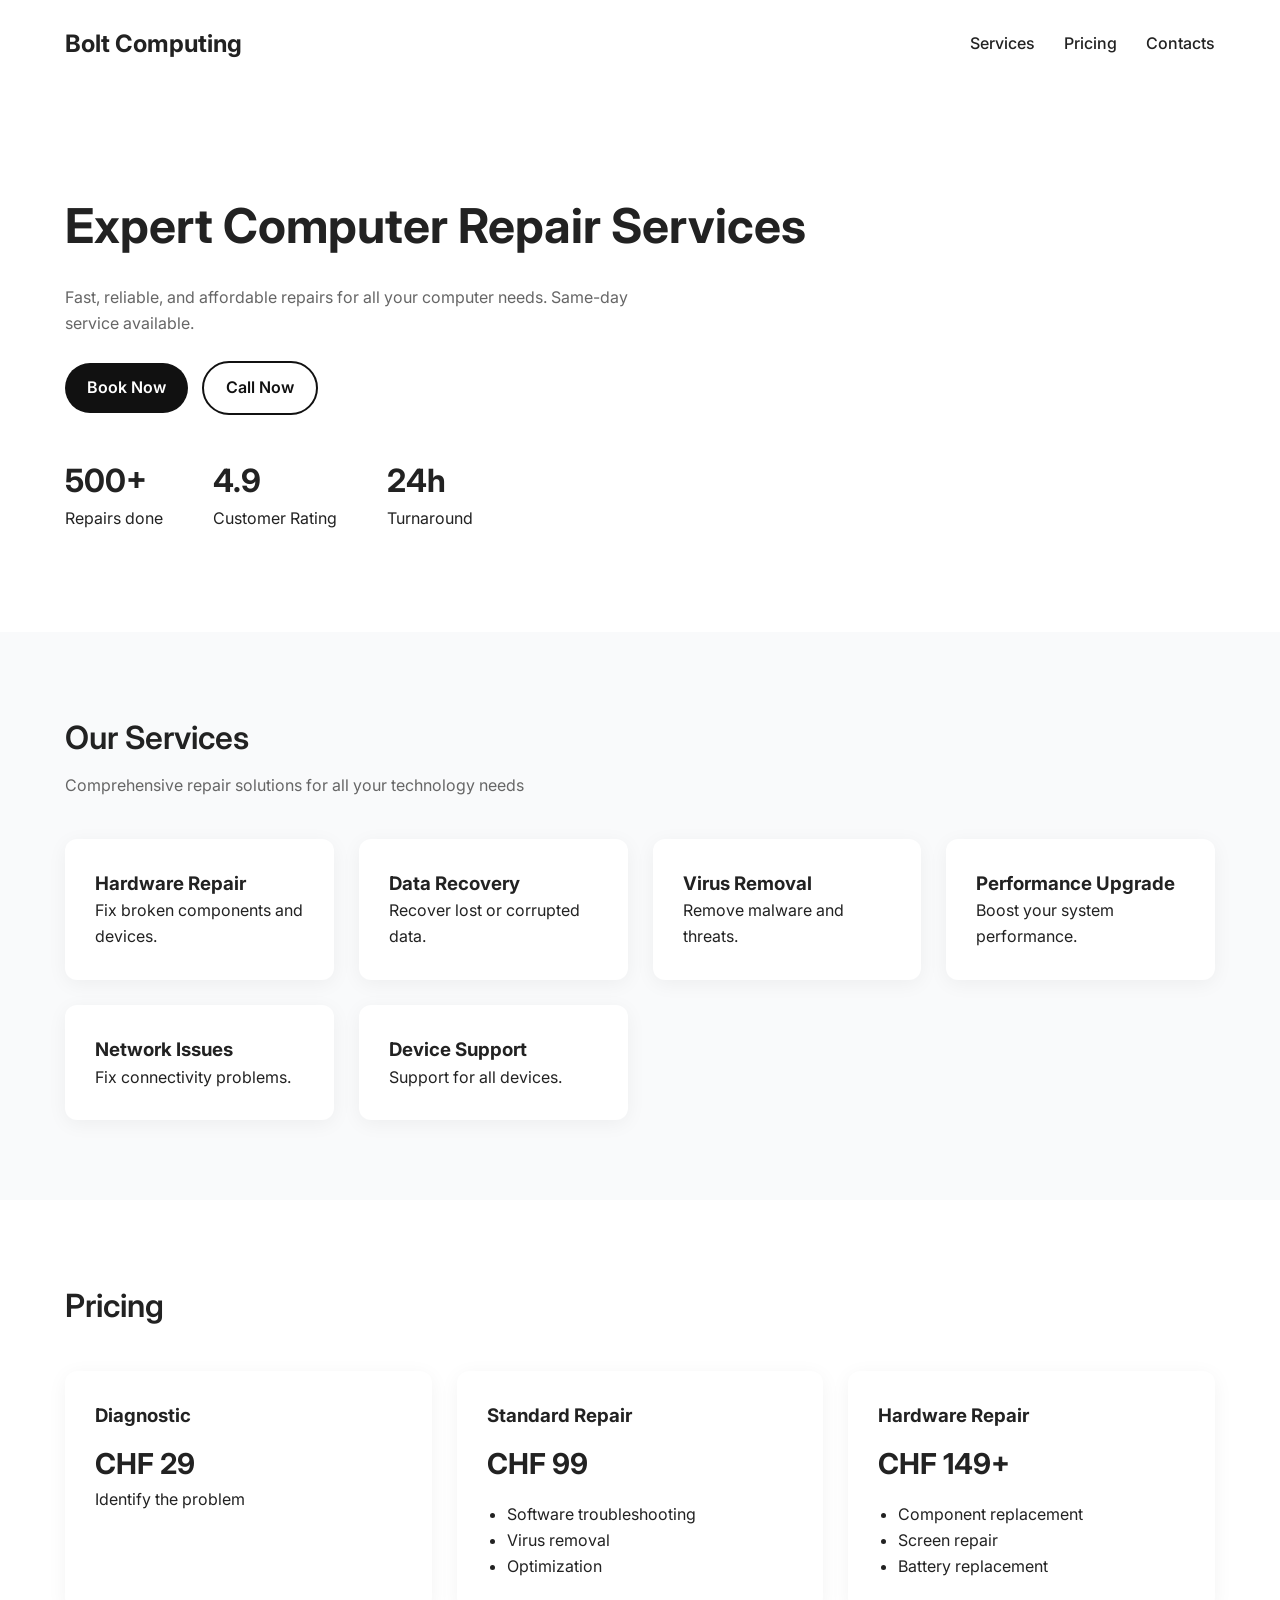
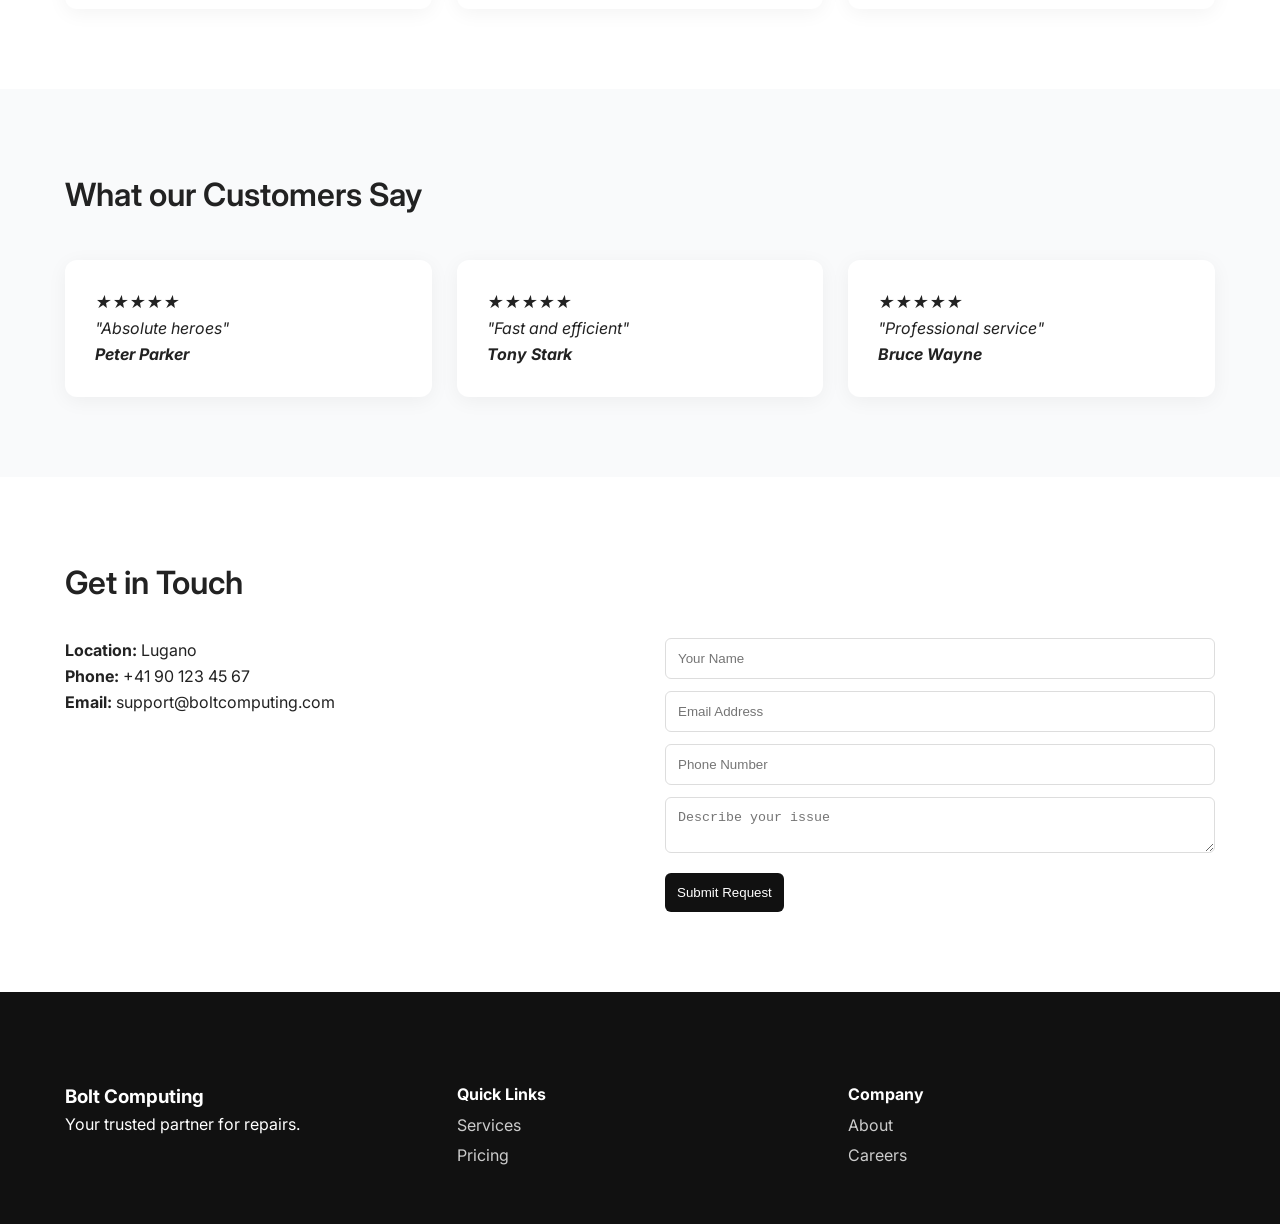
==== index.html @ 3c25d2e3 "Rename boltcomputing_index.html to index.html" ====
<!DOCTYPE html>
<html lang="en">
<head>
<meta charset="UTF-8">
<meta name="viewport" content="width=device-width, initial-scale=1.0">

<title>Bolt Computing</title>
<link href="https://fonts.googleapis.com/css2?family=Inter:wght@300;400;500;600;700&display=swap" rel="stylesheet">

<style>

/* GLOBAL RESET & VARIABLES */
* {
    margin: 0;
    padding: 0;
    box-sizing: border-box;
}

/* Color system */
:root {
    --primary: #111;
    --accent: #007BFF;
    --light-bg: #f9fafb;
    --text: #222;
    --muted: #666;
}

/* Base typography */
body {
    font-family: 'Inter', sans-serif;
    color: var(--text);
    line-height: 1.6;
}

/* Consistent container width */
.container {
    width: 90%;
    max-width: 1150px;
    margin: auto;
}

/* Section spacing (very important for clean layout) */
section {
    padding: 80px 0;
}

/* NAVBAR */
nav {
    display: flex;
    justify-content: space-between;
    align-items: center;
    padding: 25px 0;
}

/* Logo styling */
nav h2 {
    font-weight: 700;
}

/* Navigation links */
nav a {
    margin-left: 25px;
    text-decoration: none;
    color: var(--text);
    font-weight: 500;
}

/* Hover effect for interactivity */
nav a:hover {
    color: var(--accent);
}

/* HERO SECTION */
.hero {
    padding: 100px 0;
}

/* Big headline */
.hero h1 {
    font-size: 3rem;
    font-weight: 700;
    margin-bottom: 20px;
}

/* Supporting text */
.hero p {
    max-width: 600px;
    color: var(--muted);
    margin-bottom: 25px;
}

/* Buttons */
.btn {
    display: inline-block;
    padding: 12px 22px;
    border-radius: 30px;
    font-weight: 600;
    text-decoration: none;
    margin-right: 10px;
    transition: 0.3s;
}

/* Primary button */
.btn.primary {
    background: var(--primary);
    color: white;
}

/* Secondary button */
.btn.secondary {
    border: 2px solid var(--primary);
    color: var(--primary);
}

/* Hover animation */
.btn:hover {
    transform: translateY(-2px);
}

/* Stats section */
.stats {
    display: flex;
    gap: 50px;
    margin-top: 40px;
}

/* Big numbers */
.stats strong {
    font-size: 2rem;
}

/* SERVICES */
.services {
    background: var(--light-bg);
}

/* Section titles */
.section-title {
    font-size: 2rem;
    font-weight: 600;
    margin-bottom: 10px;
}

.section-sub {
    color: var(--muted);
}

/* Grid layout */
.grid {
    display: grid;
    grid-template-columns: repeat(auto-fit, minmax(250px, 1fr));
    gap: 25px;
    margin-top: 40px;
}

/* Card design */
.card {
    background: white;
    padding: 30px;
    border-radius: 12px;
    box-shadow: 0 4px 20px rgba(0,0,0,0.05);
    transition: 0.3s;
}

/* Hover effect */
.card:hover {
    transform: translateY(-5px);
}

/* PRICING */
.price-card {
    padding: 30px;
    border-radius: 12px;
    background: white;
    box-shadow: 0 4px 20px rgba(0,0,0,0.05);
}

/* Price emphasis */
.price-card h3 {
    margin-bottom: 10px;
}

.price {
    font-size: 1.8rem;
    font-weight: 700;
}

/* Feature list */
.price-card ul {
    margin-top: 15px;
    padding-left: 20px;
}

/* TESTIMONIALS */
.testimonials {
    background: var(--light-bg);
}

/* Quote styling */
.testimonials .card {
    font-style: italic;
}

/* CONTACT */
.contact-grid {
    display: grid;
    grid-template-columns: 1fr 1fr;
    gap: 50px;
    margin-top: 30px;
}

/* Form styling */
form input, form textarea {
    width: 100%;
    padding: 12px;
    margin-bottom: 12px;
    border: 1px solid #ddd;
    border-radius: 6px;
}

/* Submit button */
form button {
    padding: 12px;
    background: var(--primary);
    color: white;
    border: none;
    border-radius: 6px;
    cursor: pointer;
}

/* FOOTER */
footer {
    background: #111;
    color: white;
    padding: 50px 0;
}

footer a {
    color: #ccc;
    text-decoration: none;
    margin: 5px 0;
    display: block;
}

/* RESPONSIVE DESIGN */
@media (max-width: 768px) {

    .hero h1 {
        font-size: 2.2rem;
    }

    .stats {
        flex-direction: column;
        gap: 20px;
    }

    .contact-grid {
        grid-template-columns: 1fr;
    }
}

</style>
</head>

<body>

<!--  NAVBAR -->
<div class="container">
    <nav>
        <h2>Bolt Computing</h2>
        <div>
            <a href="#">Services</a>
            <a href="#">Pricing</a>
            <a href="#">Contacts</a>
        </div>
    </nav>
</div>

<!-- HERO -->
<section class="hero container">
    <h1>Expert Computer Repair Services</h1>
    <p>Fast, reliable, and affordable repairs for all your computer needs. Same-day service available.</p>

    <a href="#" class="btn primary">Book Now</a>
    <a href="#" class="btn secondary">Call Now</a>

    <div class="stats">
        <div><strong>500+</strong><br>Repairs done</div>
        <div><strong>4.9</strong><br>Customer Rating</div>
        <div><strong>24h</strong><br>Turnaround</div>
    </div>
</section>

<!-- SERVICES -->
<section class="services">
<div class="container">
    <h2 class="section-title">Our Services</h2>
    <p class="section-sub">Comprehensive repair solutions for all your technology needs</p>

    <div class="grid">
        <div class="card"><h3>Hardware Repair</h3><p>Fix broken components and devices.</p></div>
        <div class="card"><h3>Data Recovery</h3><p>Recover lost or corrupted data.</p></div>
        <div class="card"><h3>Virus Removal</h3><p>Remove malware and threats.</p></div>
        <div class="card"><h3>Performance Upgrade</h3><p>Boost your system performance.</p></div>
        <div class="card"><h3>Network Issues</h3><p>Fix connectivity problems.</p></div>
        <div class="card"><h3>Device Support</h3><p>Support for all devices.</p></div>
    </div>
</div>
</section>

<!-- PRICING -->
<section class="container">
    <h2 class="section-title">Pricing</h2>

    <div class="grid">
        <div class="price-card">
            <h3>Diagnostic</h3>
            <p class="price">CHF 29</p>
            <p>Identify the problem</p>
        </div>

        <div class="price-card">
            <h3>Standard Repair</h3>
            <p class="price">CHF 99</p>
            <ul>
                <li>Software troubleshooting</li>
                <li>Virus removal</li>
                <li>Optimization</li>
            </ul>
        </div>

        <div class="price-card">
            <h3>Hardware Repair</h3>
            <p class="price">CHF 149+</p>
            <ul>
                <li>Component replacement</li>
                <li>Screen repair</li>
                <li>Battery replacement</li>
            </ul>
        </div>
    </div>
</section>

<!-- TESTIMONIALS -->
<section class="testimonials">
<div class="container">
    <h2 class="section-title">What our Customers Say</h2>

    <div class="grid">
        <div class="card">★★★★★<p>"Absolute heroes"</p><strong>Peter Parker</strong></div>
        <div class="card">★★★★★<p>"Fast and efficient"</p><strong>Tony Stark</strong></div>
        <div class="card">★★★★★<p>"Professional service"</p><strong>Bruce Wayne</strong></div>
    </div>
</div>
</section>

<!-- CONTACT -->
<section class="container">
    <h2 class="section-title">Get in Touch</h2>

    <div class="contact-grid">
        <div>
            <p><strong>Location:</strong> Lugano</p>
            <p><strong>Phone:</strong> +41 90 123 45 67</p>
            <p><strong>Email:</strong> support@boltcomputing.com</p>
        </div>

        <form>
            <input type="text" placeholder="Your Name">
            <input type="email" placeholder="Email Address">
            <input type="text" placeholder="Phone Number">
            <textarea placeholder="Describe your issue"></textarea>
            <button>Submit Request</button>
        </form>
    </div>
</section>

<!-- FOOTER -->
<footer>
<div class="container grid">
    <div>
        <h3>Bolt Computing</h3>
        <p>Your trusted partner for repairs.</p>
    </div>

    <div>
        <h4>Quick Links</h4>
        <a href="#">Services</a>
        <a href="#">Pricing</a>
    </div>

    <div>
        <h4>Company</h4>
        <a href="#">About</a>
        <a href="#">Careers</a>
    </div>
</div>
</footer>

</body>
</html>
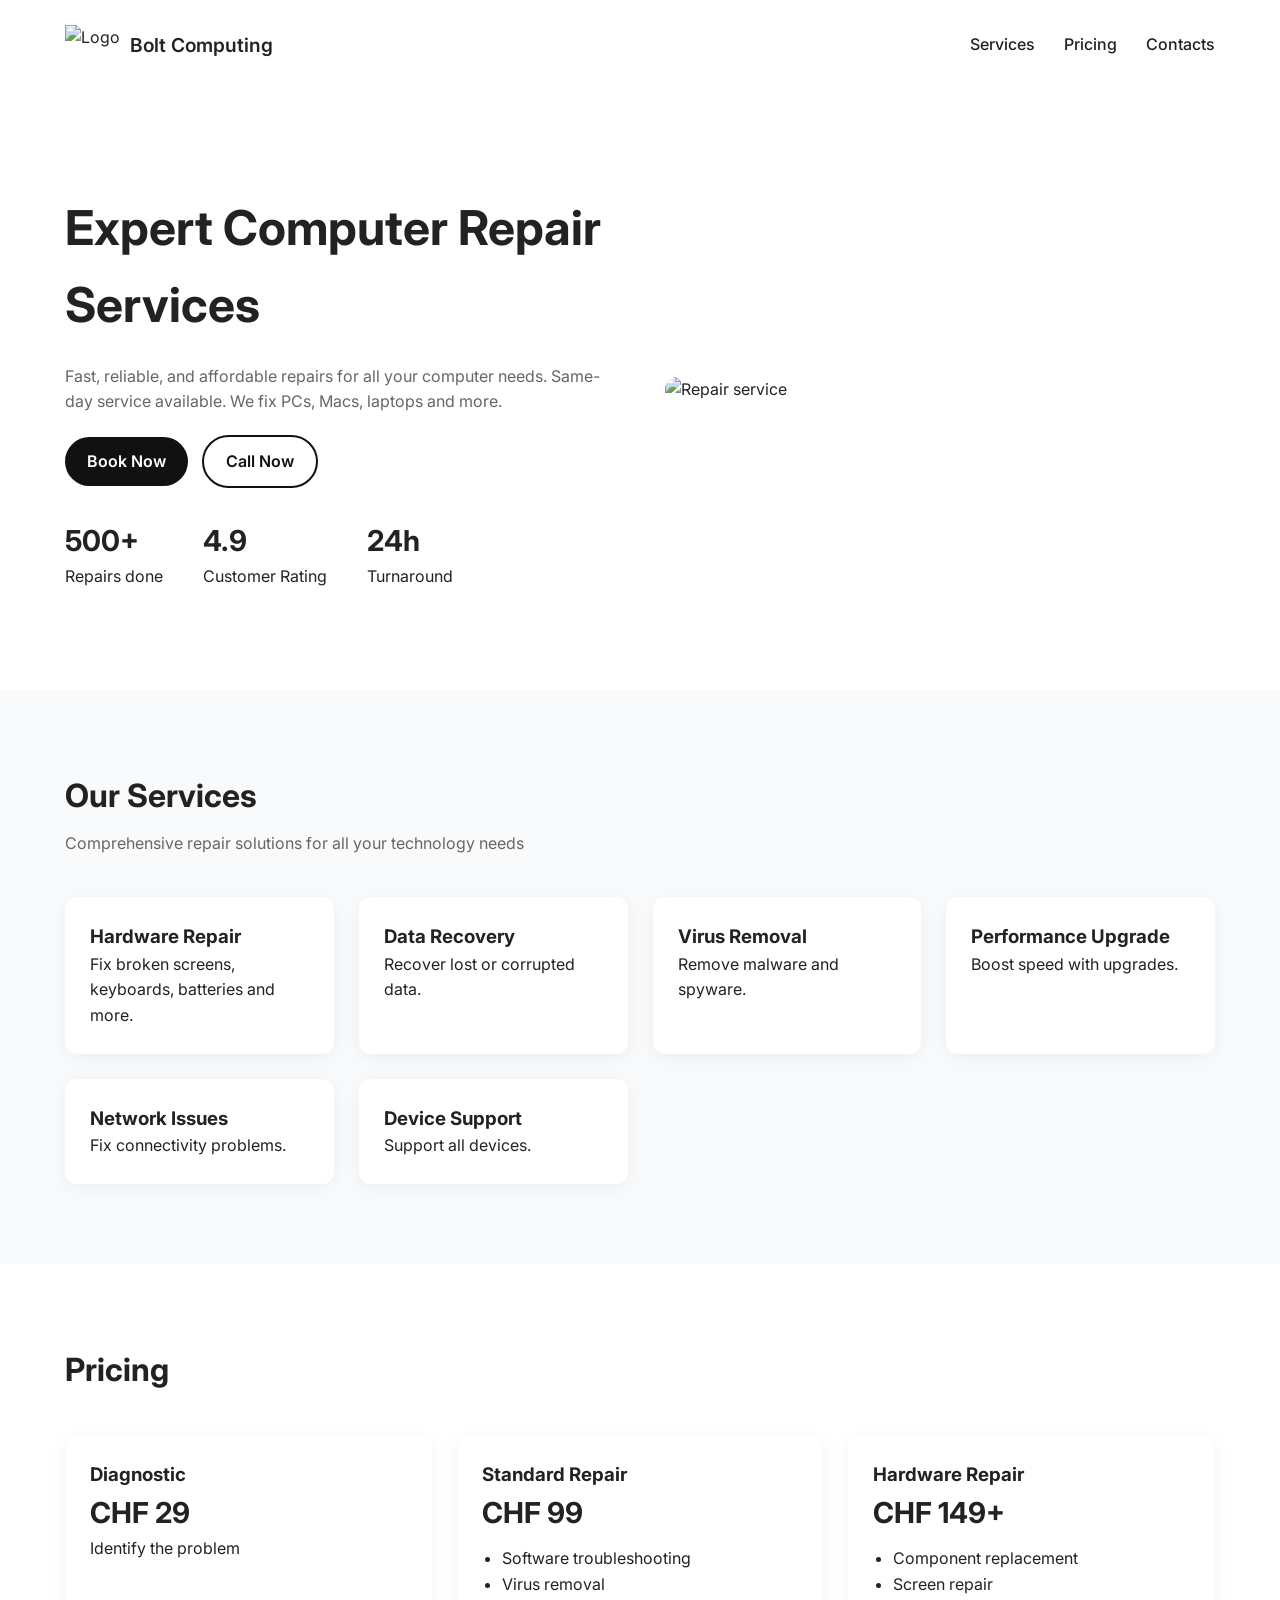
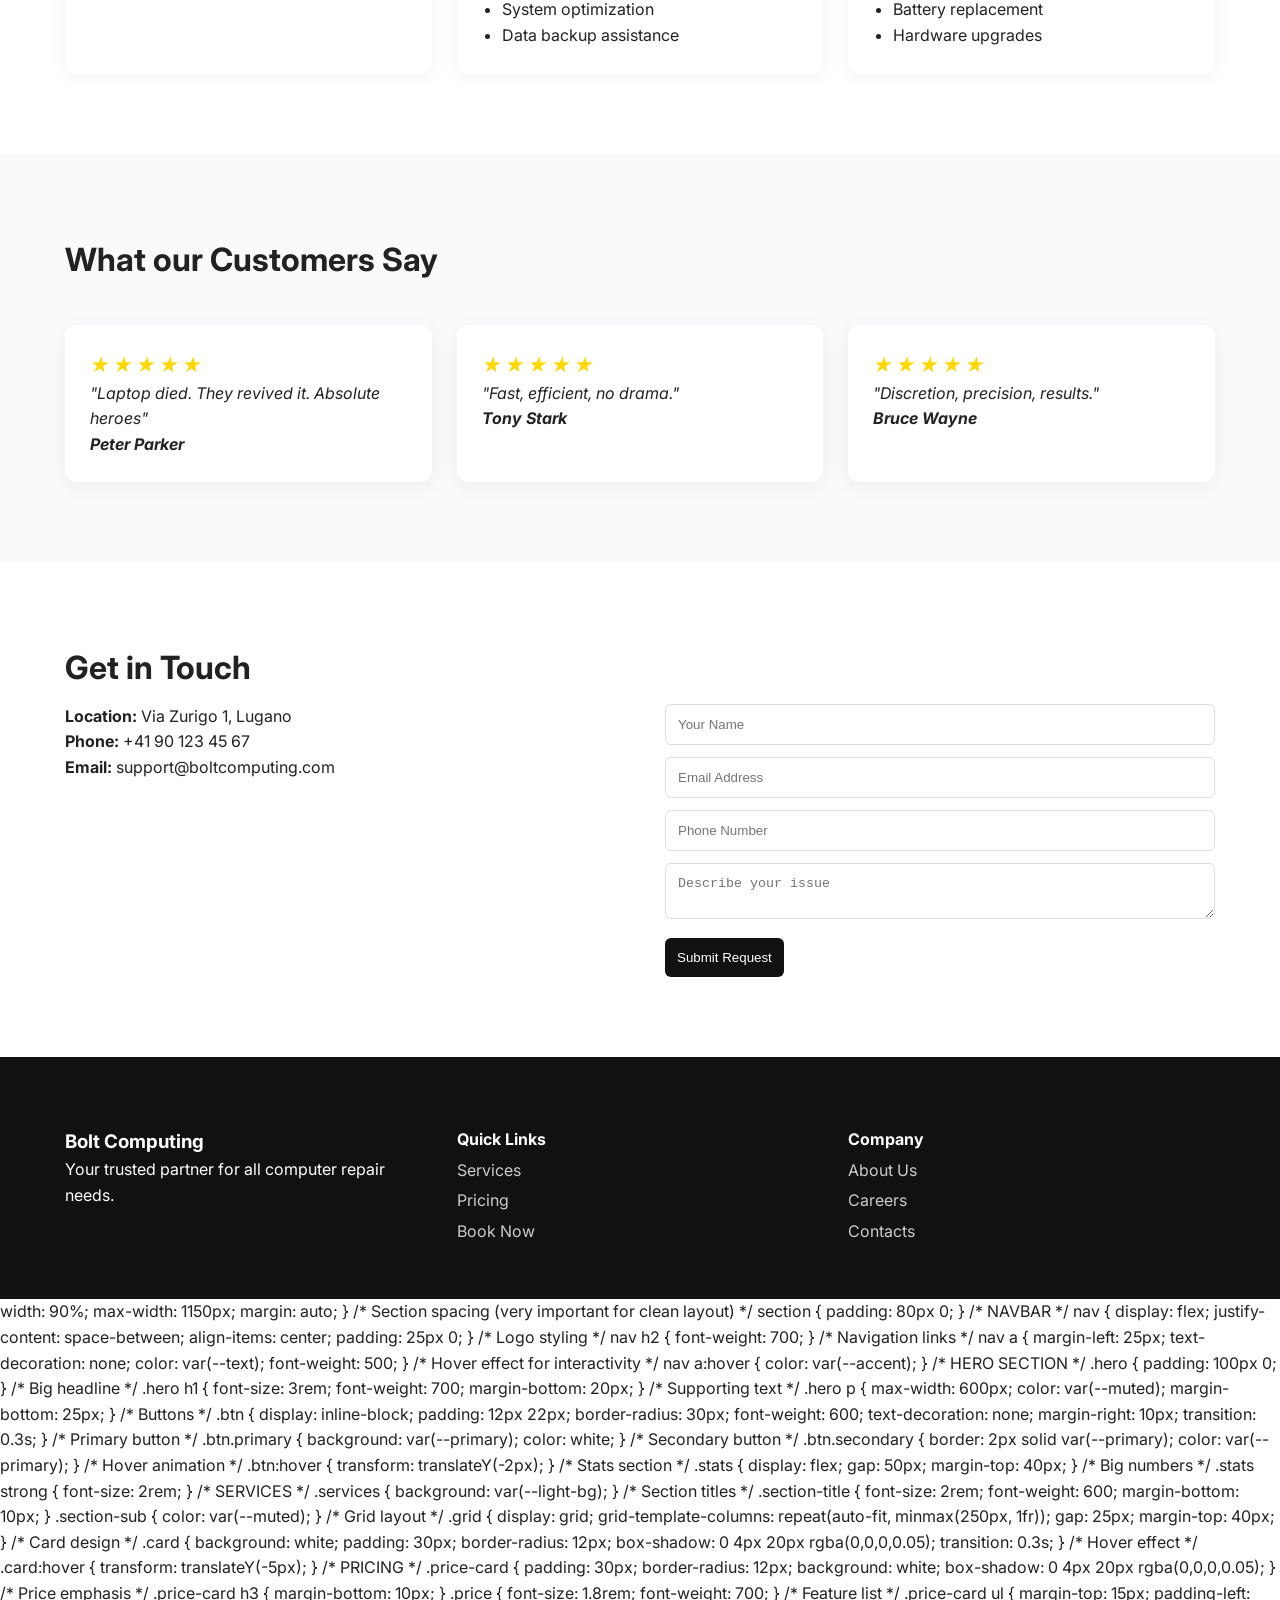
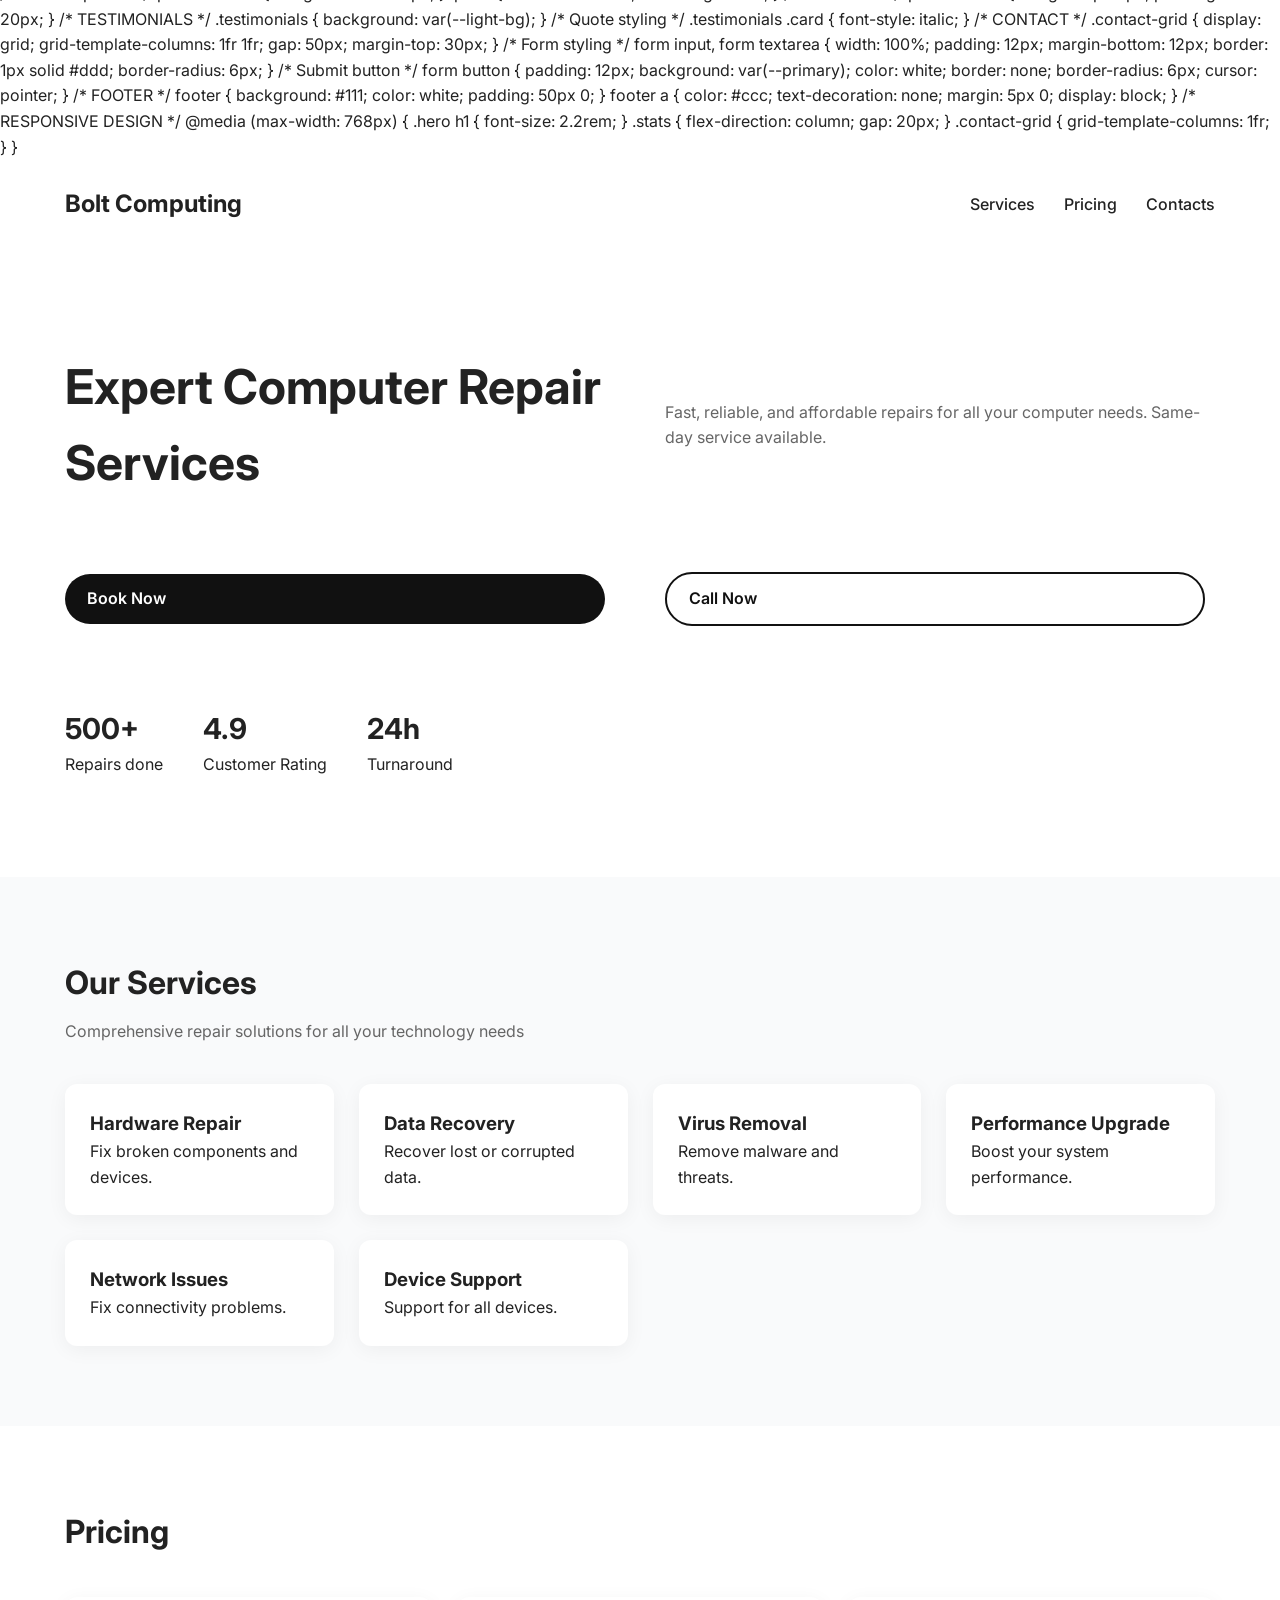
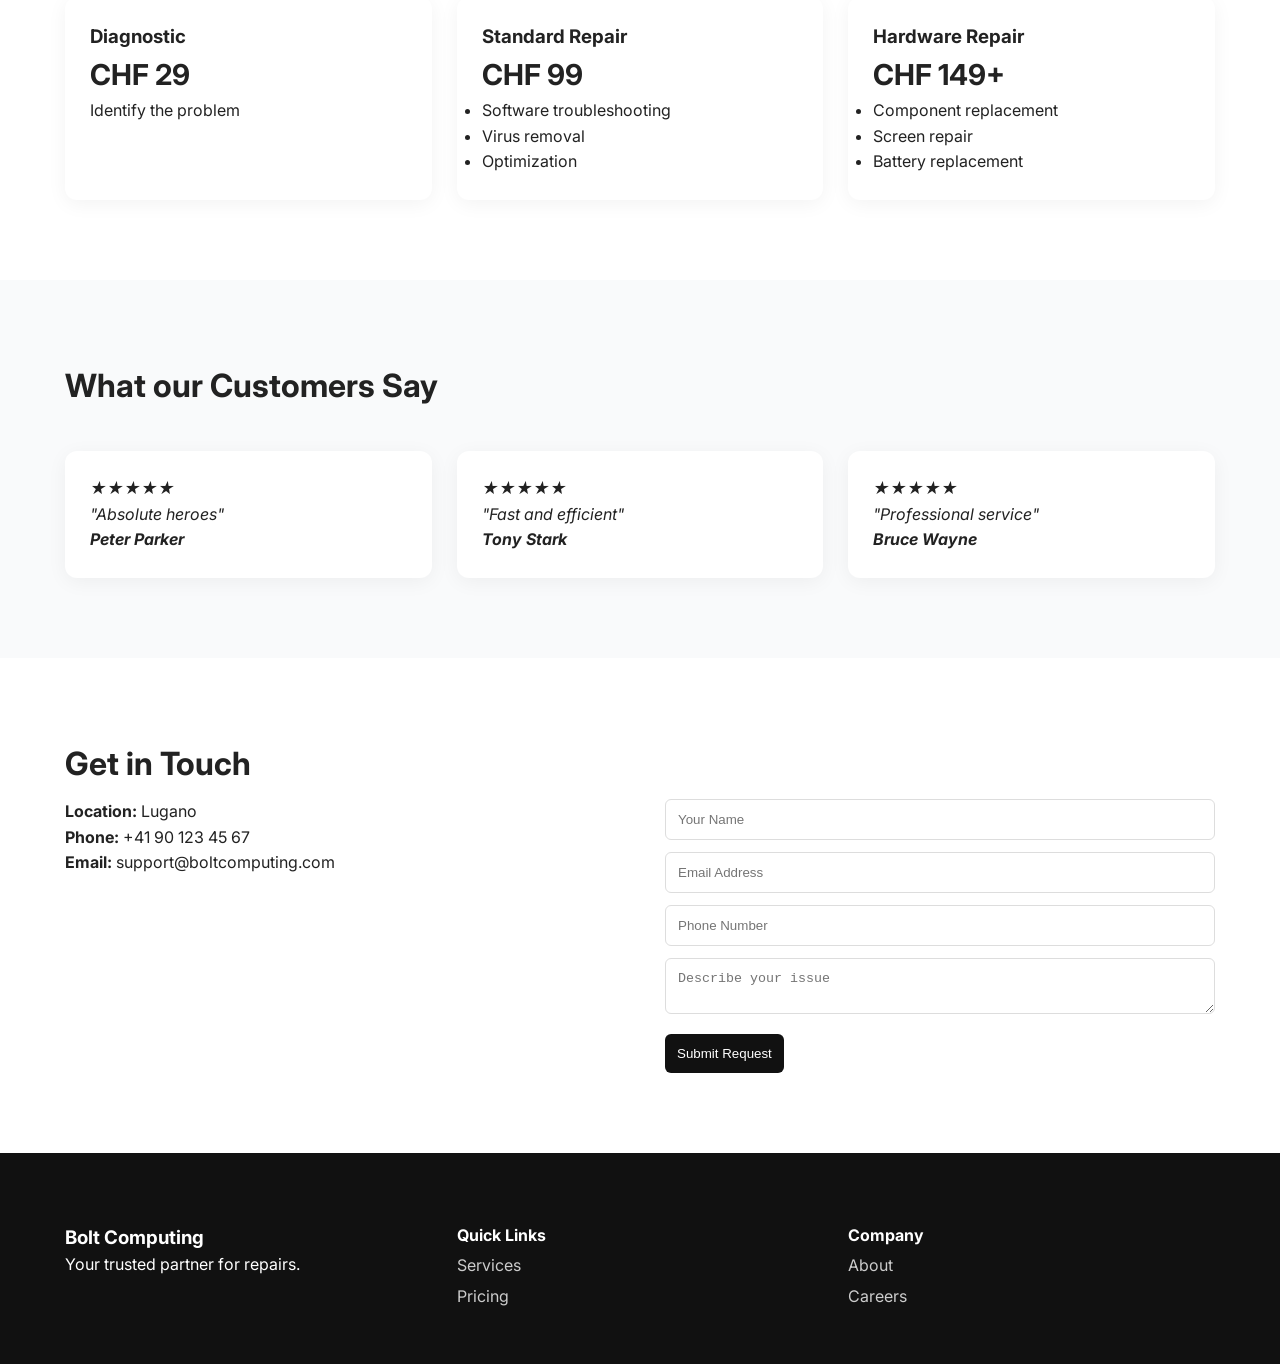
==== commit de111555: "Update index.html" ====
--- a/index.html
+++ b/index.html
@@ -5,36 +5,429 @@
 <meta name="viewport" content="width=device-width, initial-scale=1.0">
 
 <title>Bolt Computing</title>
-<link href="https://fonts.googleapis.com/css2?family=Inter:wght@300;400;500;600;700&display=swap" rel="stylesheet">
+
+<!-- Font -->
+<link href="https://fonts.googleapis.com/css2?family=Inter:wght@400;600;700&display=swap" rel="stylesheet">
 
 <style>
 
-/* GLOBAL RESET & VARIABLES */
+/* =========================
+   GLOBAL
+========================= */
 * {
     margin: 0;
     padding: 0;
     box-sizing: border-box;
 }
 
-/* Color system */
-:root {
-    --primary: #111;
-    --accent: #007BFF;
-    --light-bg: #f9fafb;
-    --text: #222;
-    --muted: #666;
-}
-
-/* Base typography */
 body {
     font-family: 'Inter', sans-serif;
-    color: var(--text);
+    color: #222;
     line-height: 1.6;
 }
 
-/* Consistent container width */
 .container {
     width: 90%;
+    max-width: 1150px;
+    margin: auto;
+}
+
+section {
+    padding: 80px 0;
+}
+
+/* =========================
+   NAVBAR
+========================= */
+nav {
+    display: flex;
+    justify-content: space-between;
+    align-items: center;
+    padding: 25px 0;
+}
+
+.logo-container {
+    display: flex;
+    align-items: center;
+    gap: 10px;
+}
+
+.logo-container img {
+    height: 40px;
+}
+
+.logo-container span {
+    font-weight: 600;
+    font-size: 1.2rem;
+}
+
+nav a {
+    margin-left: 25px;
+    text-decoration: none;
+    color: #222;
+    font-weight: 500;
+}
+
+nav a:hover {
+    color: #007BFF;
+}
+
+/* =========================
+   HERO
+========================= */
+.hero {
+    display: grid;
+    grid-template-columns: 1fr 1fr;
+    gap: 50px;
+    align-items: center;
+    padding: 100px 0;
+}
+
+.hero h1 {
+    font-size: 3rem;
+    margin-bottom: 20px;
+}
+
+.hero p {
+    color: #666;
+    margin-bottom: 20px;
+}
+
+/* Buttons */
+.btn {
+    padding: 12px 22px;
+    border-radius: 30px;
+    font-weight: 600;
+    text-decoration: none;
+    margin-right: 10px;
+    display: inline-block;
+}
+
+.btn.primary {
+    background: #111;
+    color: white;
+}
+
+.btn.secondary {
+    border: 2px solid #111;
+    color: #111;
+}
+
+/* Stats */
+.stats {
+    display: flex;
+    gap: 40px;
+    margin-top: 30px;
+}
+
+.stats strong {
+    font-size: 1.8rem;
+}
+
+/* Hero image */
+.hero img {
+    width: 100%;
+    border-radius: 12px;
+}
+
+/* =========================
+   SERVICES
+========================= */
+.services {
+    background: #f9fafb;
+}
+
+.section-title {
+    font-size: 2rem;
+    margin-bottom: 10px;
+}
+
+.section-sub {
+    color: #666;
+}
+
+/* Grid */
+.grid {
+    display: grid;
+    grid-template-columns: repeat(auto-fit, minmax(250px, 1fr));
+    gap: 25px;
+    margin-top: 40px;
+}
+
+/* Cards */
+.card {
+    background: white;
+    padding: 25px;
+    border-radius: 12px;
+    box-shadow: 0 4px 20px rgba(0,0,0,0.05);
+}
+
+/* =========================
+   PRICING
+========================= */
+.pricing ul {
+    margin-top: 10px;
+    padding-left: 20px;
+}
+
+.price-card {
+    background: white;
+    padding: 25px;
+    border-radius: 12px;
+    box-shadow: 0 4px 20px rgba(0,0,0,0.05);
+}
+
+.price {
+    font-size: 1.8rem;
+    font-weight: bold;
+}
+
+.stars {
+    color: #FFD700;
+    font-size: 1.2rem;    /* optional: slightly bigger */
+    letter-spacing: 3px;
+
+}
+
+/* =========================
+   TESTIMONIALS
+========================= */
+.testimonials {
+    background: #f9fafb;
+}
+
+.testimonials .card {
+    font-style: italic;
+}
+
+/* =========================
+   CONTACT
+========================= */
+.contact-grid {
+    display: grid;
+    grid-template-columns: 1fr 1fr;
+    gap: 50px;
+}
+
+form input, form textarea {
+    width: 100%;
+    padding: 12px;
+    margin-bottom: 12px;
+    border: 1px solid #ddd;
+    border-radius: 6px;
+}
+
+form button {
+    padding: 12px;
+    background: #111;
+    color: white;
+    border: none;
+    border-radius: 6px;
+}
+
+/* =========================
+   FOOTER
+========================= */
+footer {
+    background: #111;
+    color: white;
+    padding: 50px 0;
+}
+
+footer .grid {
+    margin-top: 20px;
+}
+
+footer a {
+    color: #ccc;
+    text-decoration: none;
+    display: block;
+    margin: 5px 0;
+}
+
+/* =========================
+   RESPONSIVE
+========================= */
+@media (max-width: 768px) {
+    .hero {
+        grid-template-columns: 1fr;
+    }
+
+    .stats {
+        flex-direction: column;
+    }
+
+    .contact-grid {
+        grid-template-columns: 1fr;
+    }
+}
+
+</style>
+</head>
+
+<body>
+
+<!-- NAVBAR -->
+<div class="container">
+<nav>
+    <div class="logo-container">
+        <img src="images/logo.png" alt="Logo">
+        <span>Bolt Computing</span>
+    </div>
+
+    <div>
+        <a href="#">Services</a>
+        <a href="#">Pricing</a>
+        <a href="#">Contacts</a>
+    </div>
+</nav>
+</div>
+
+<!-- HERO -->
+<section class="container hero">
+<div>
+    <h1>Expert Computer Repair Services</h1>
+    <p>
+        Fast, reliable, and affordable repairs for all your computer needs.
+        Same-day service available. We fix PCs, Macs, laptops and more.
+    </p>
+
+    <a href="#" class="btn primary">Book Now</a>
+    <a href="#" class="btn secondary">Call Now</a>
+
+    <div class="stats">
+        <div><strong>500+</strong><br>Repairs done</div>
+        <div><strong>4.9</strong><br>Customer Rating</div>
+        <div><strong>24h</strong><br>Turnaround</div>
+    </div>
+</div>
+
+<div>
+    <img src="images/picture.jpg" alt="Repair service">
+</div>
+</section>
+
+<!-- SERVICES -->
+<section class="services">
+<div class="container">
+    <h2 class="section-title">Our Services</h2>
+    <p class="section-sub">Comprehensive repair solutions for all your technology needs</p>
+
+    <div class="grid">
+        <div class="card"><h3>Hardware Repair</h3><p>Fix broken screens, keyboards, batteries and more.</p></div>
+        <div class="card"><h3>Data Recovery</h3><p>Recover lost or corrupted data.</p></div>
+        <div class="card"><h3>Virus Removal</h3><p>Remove malware and spyware.</p></div>
+        <div class="card"><h3>Performance Upgrade</h3><p>Boost speed with upgrades.</p></div>
+        <div class="card"><h3>Network Issues</h3><p>Fix connectivity problems.</p></div>
+        <div class="card"><h3>Device Support</h3><p>Support all devices.</p></div>
+    </div>
+</div>
+</section>
+
+<!-- PRICING -->
+<section class="pricing container">
+<h2 class="section-title">Pricing</h2>
+
+<div class="grid">
+    <div class="price-card">
+        <h3>Diagnostic</h3>
+        <p class="price">CHF 29</p>
+        <p>Identify the problem</p>
+    </div>
+
+    <div class="price-card">
+        <h3>Standard Repair</h3>
+        <p class="price">CHF 99</p>
+        <ul>
+            <li>Software troubleshooting</li>
+            <li>Virus removal</li>
+            <li>System optimization</li>
+            <li>Data backup assistance</li>
+        </ul>
+    </div>
+
+    <div class="price-card">
+        <h3>Hardware Repair</h3>
+        <p class="price">CHF 149+</p>
+        <ul>
+            <li>Component replacement</li>
+            <li>Screen repair</li>
+            <li>Battery replacement</li>
+            <li>Hardware upgrades</li>
+        </ul>
+    </div>
+</div>
+</section>
+
+<!-- TESTIMONIALS -->
+<section class="testimonials">
+<div class="container">
+<h2 class="section-title">What our Customers Say</h2>
+
+<div class="grid">
+    <div class="card">
+        <span class="stars">★★★★★</span>
+        <p>"Laptop died. They revived it. Absolute heroes"</p>
+        <strong>Peter Parker</strong></div>
+    <div class="card">
+        <span class="stars">★★★★★</span>
+        <p>"Fast, efficient, no drama."</p>
+        <strong>Tony Stark</strong></div>
+    <div class="card">
+        <span class="stars">★★★★★</span>
+        <p>"Discretion, precision, results."</p>
+        <strong>Bruce Wayne</strong></div>
+</div>
+</div>
+</section>
+
+<!-- CONTACT -->
+<section class="container">
+<h2 class="section-title">Get in Touch</h2>
+
+<div class="contact-grid">
+<div>
+<p><strong>Location:</strong> Via Zurigo 1, Lugano</p>
+<p><strong>Phone:</strong> +41 90 123 45 67</p>
+<p><strong>Email:</strong> support@boltcomputing.com</p>
+</div>
+
+<form>
+<input placeholder="Your Name">
+<input placeholder="Email Address">
+<input placeholder="Phone Number">
+<textarea placeholder="Describe your issue"></textarea>
+<button>Submit Request</button>
+</form>
+</div>
+</section>
+
+<!-- FOOTER -->
+<footer>
+<div class="container grid">
+<div>
+<h3>Bolt Computing</h3>
+<p>Your trusted partner for all computer repair needs.</p>
+</div>
+
+<div>
+<h4>Quick Links</h4>
+<a href="#">Services</a>
+<a href="#">Pricing</a>
+<a href="#">Book Now</a>
+</div>
+
+<div>
+<h4>Company</h4>
+<a href="#">About Us</a>
+<a href="#">Careers</a>
+<a href="#">Contacts</a>
+</div>
+</div>
+</footer>
+
+</body>
+</html>    width: 90%;
     max-width: 1150px;
     margin: auto;
 }
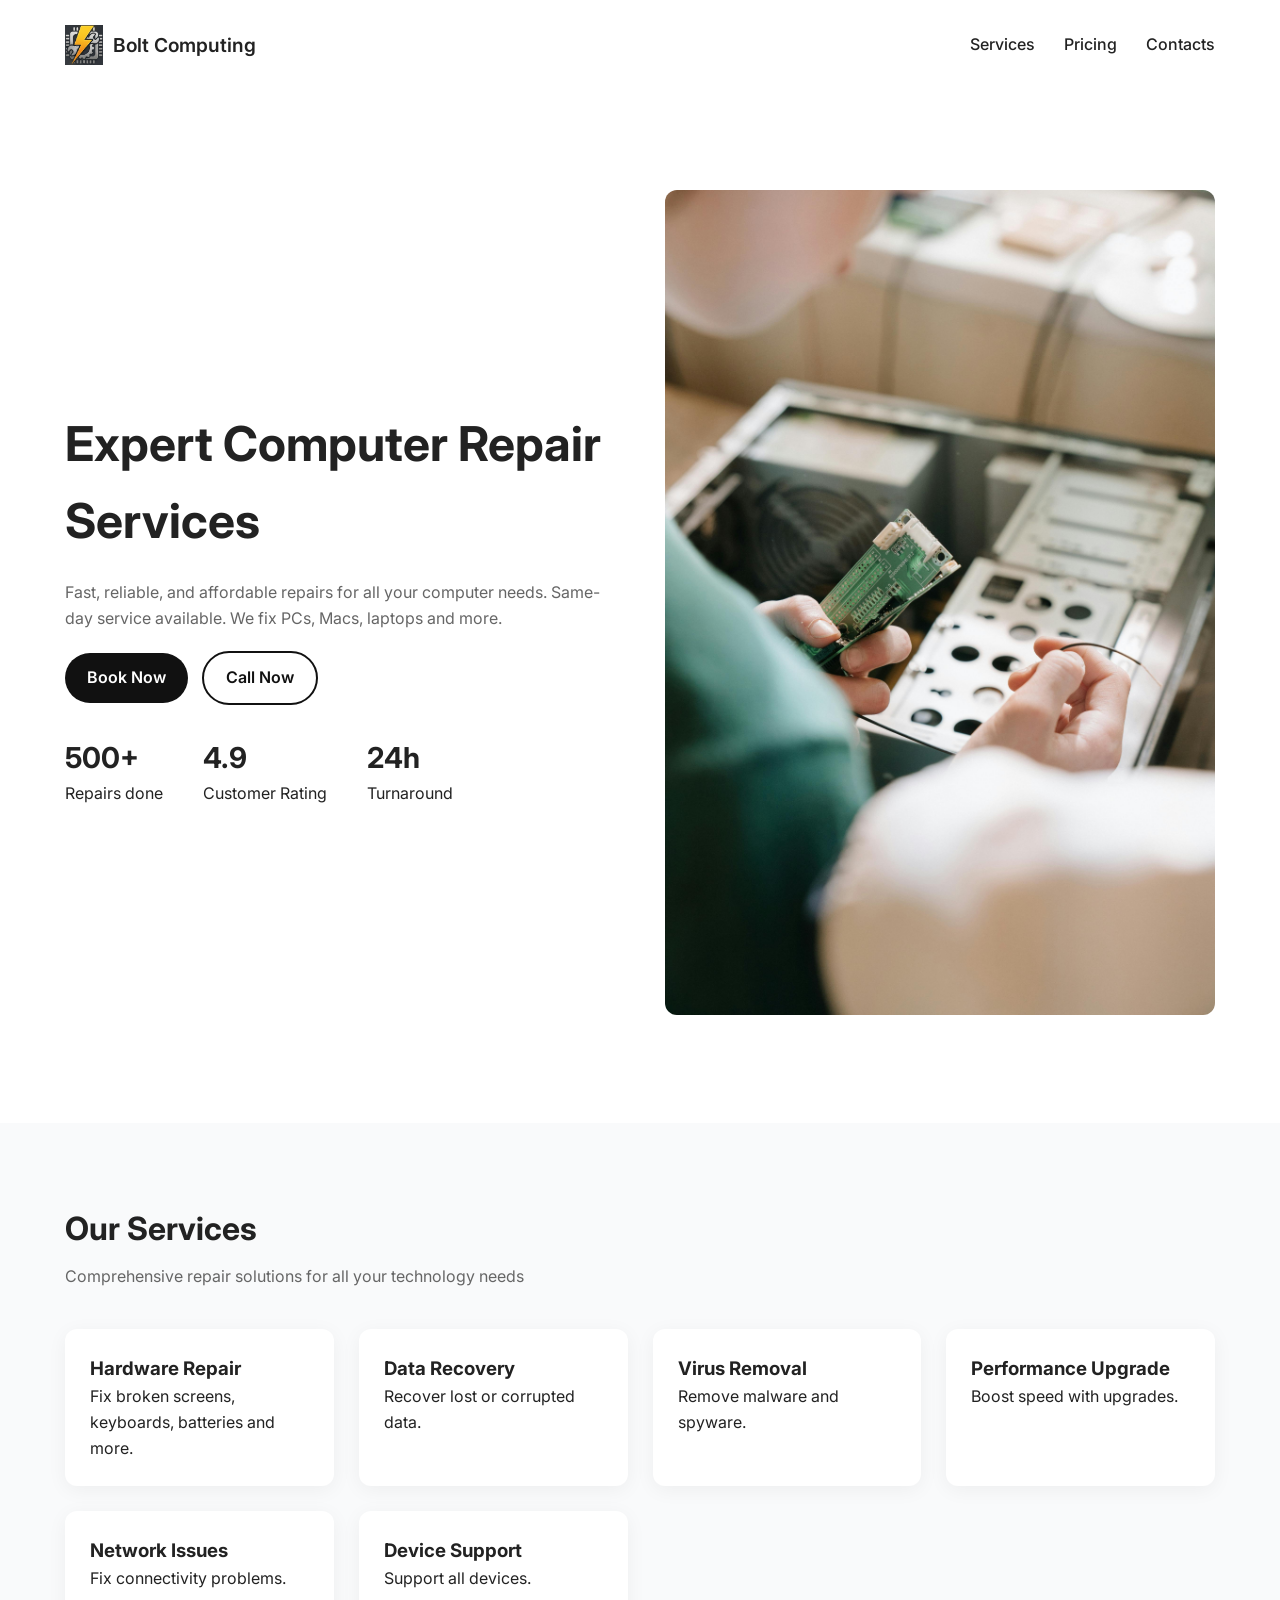
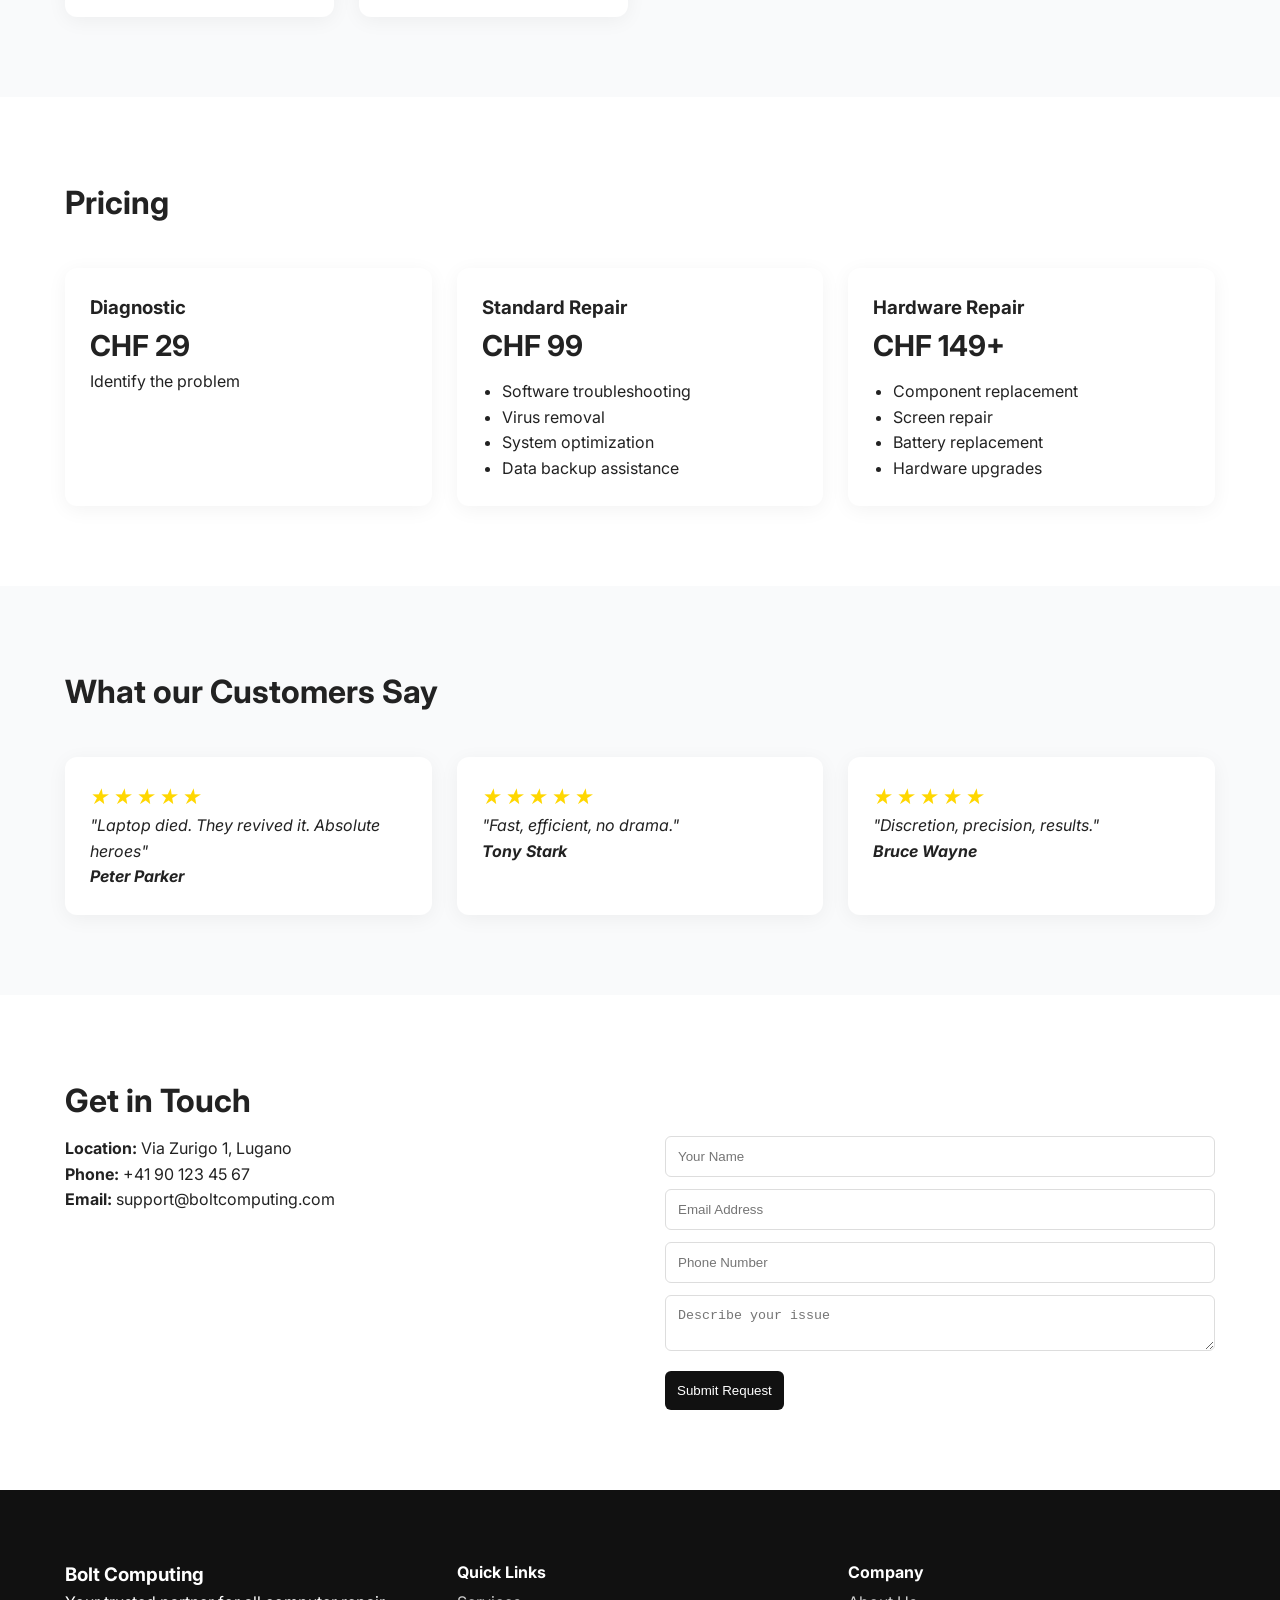
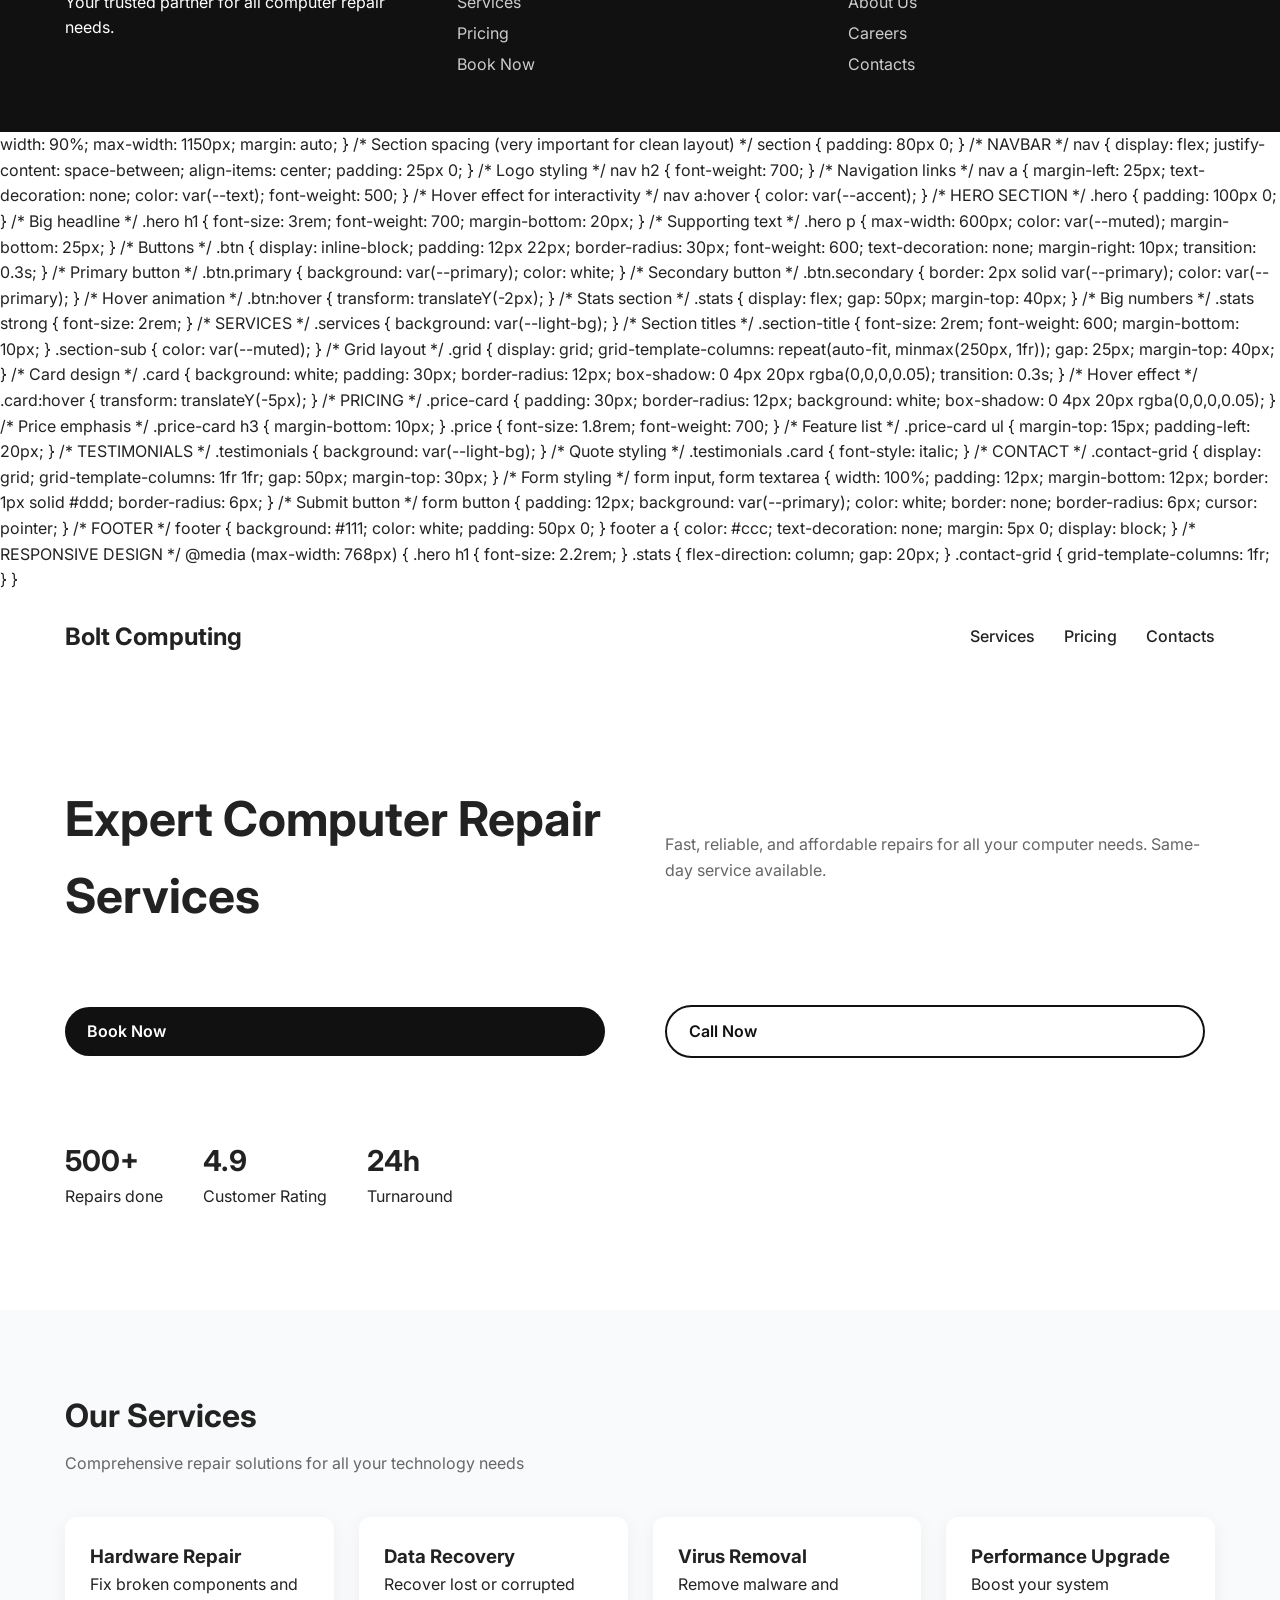
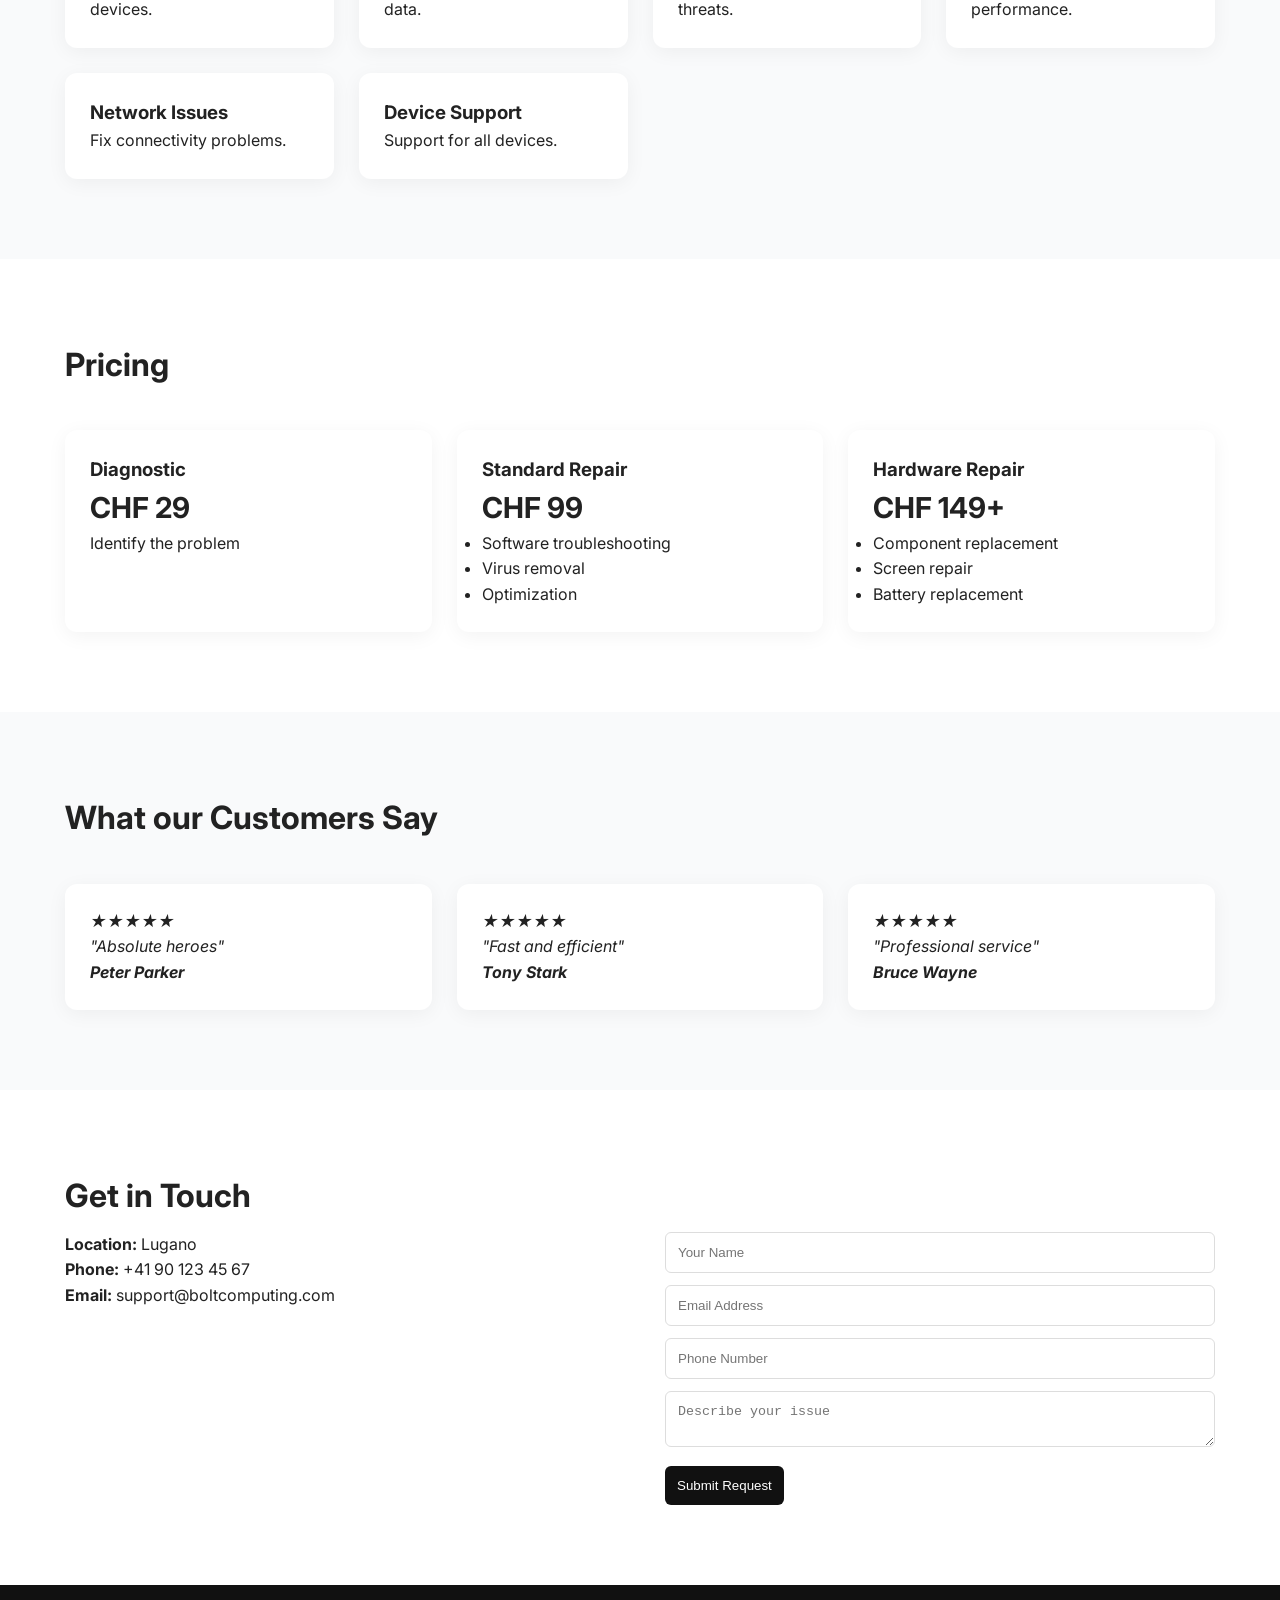
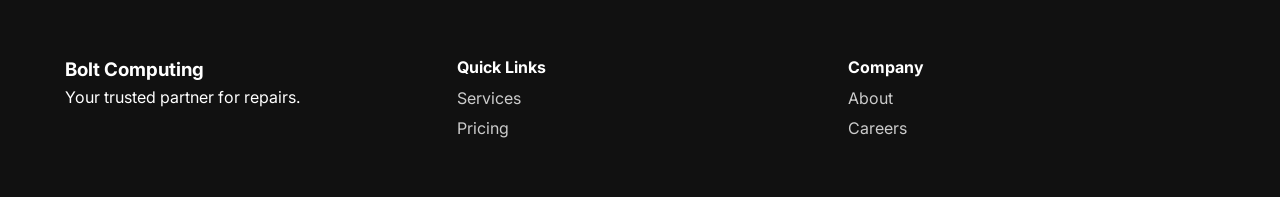
==== commit 0cd4489e: "Update index.html" ====
--- a/index.html
+++ b/index.html
@@ -271,7 +271,7 @@
 <div class="container">
 <nav>
     <div class="logo-container">
-        <img src="images/logo.png" alt="Logo">
+        <img src="logo.png" alt="Logo">
         <span>Bolt Computing</span>
     </div>
 
@@ -303,7 +303,7 @@
 </div>
 
 <div>
-    <img src="images/picture.jpg" alt="Repair service">
+    <img src="picture.jpg" alt="Repair service">
 </div>
 </section>
 
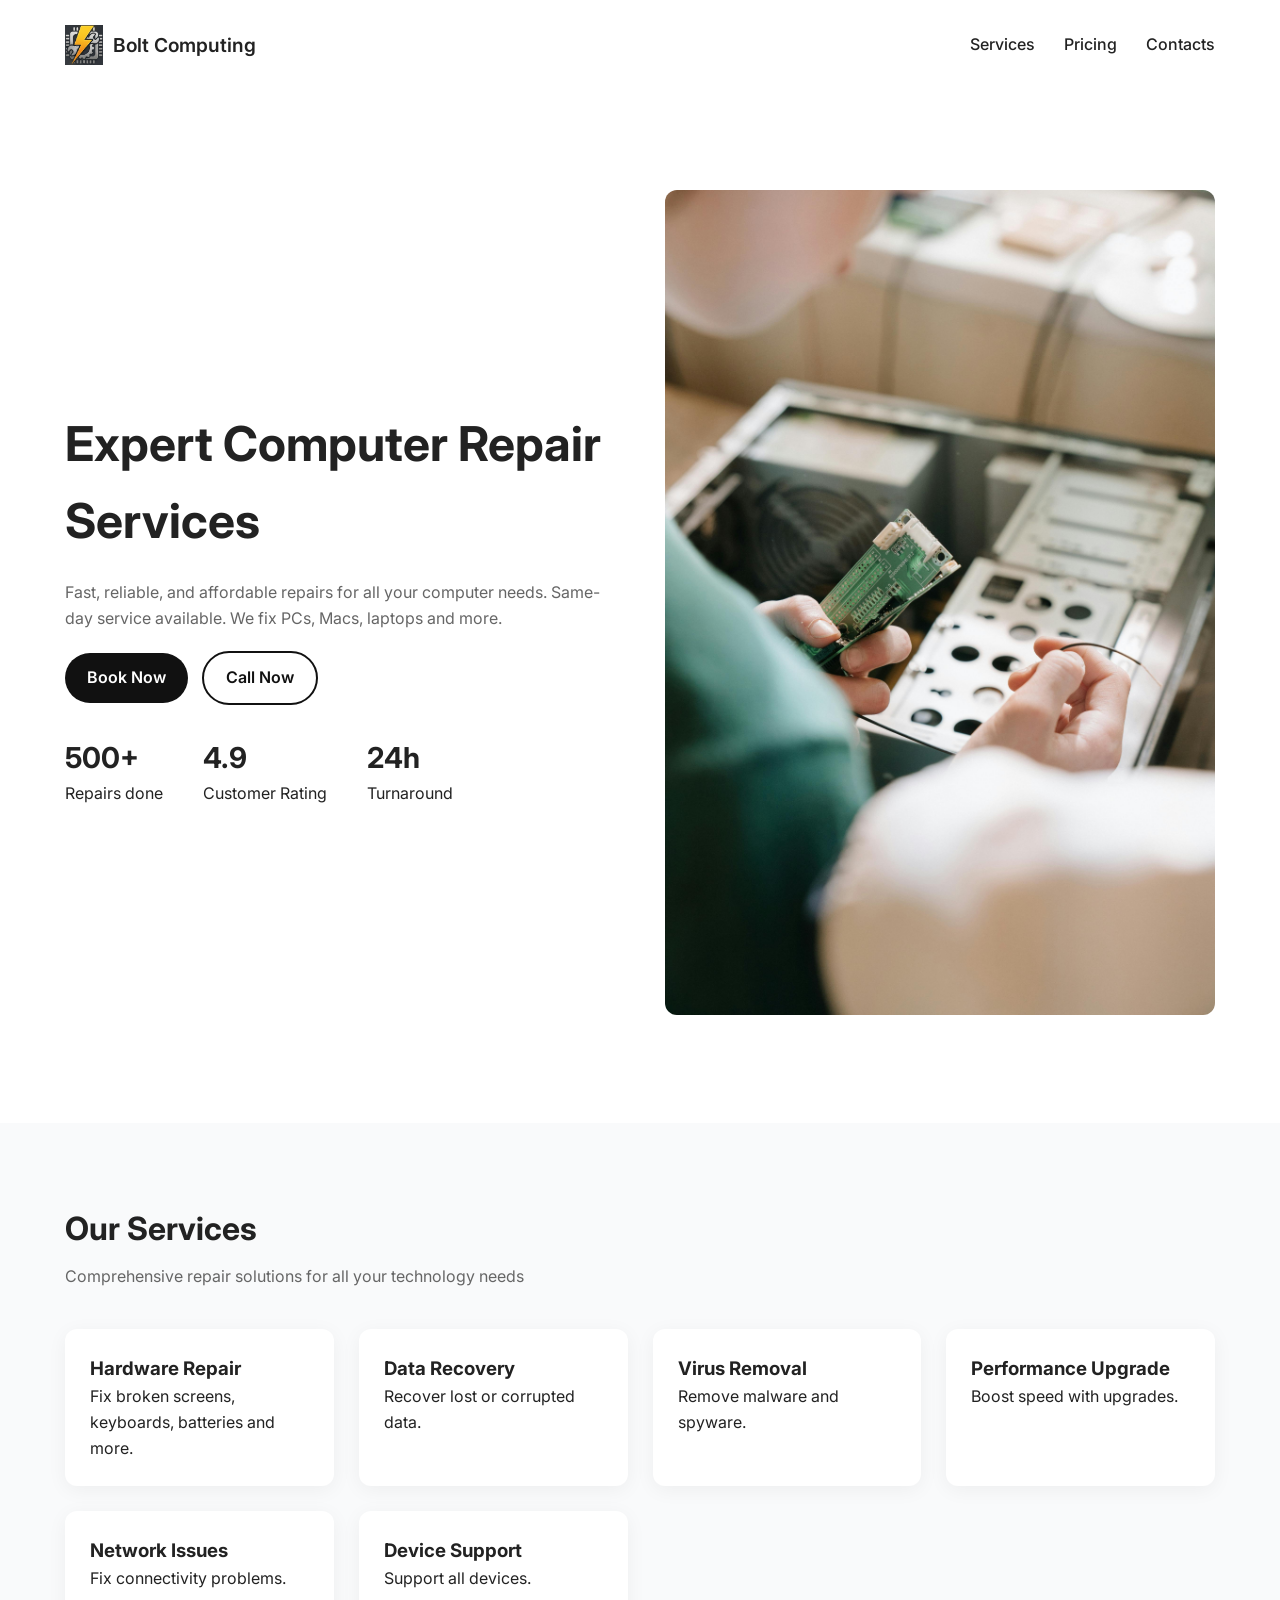
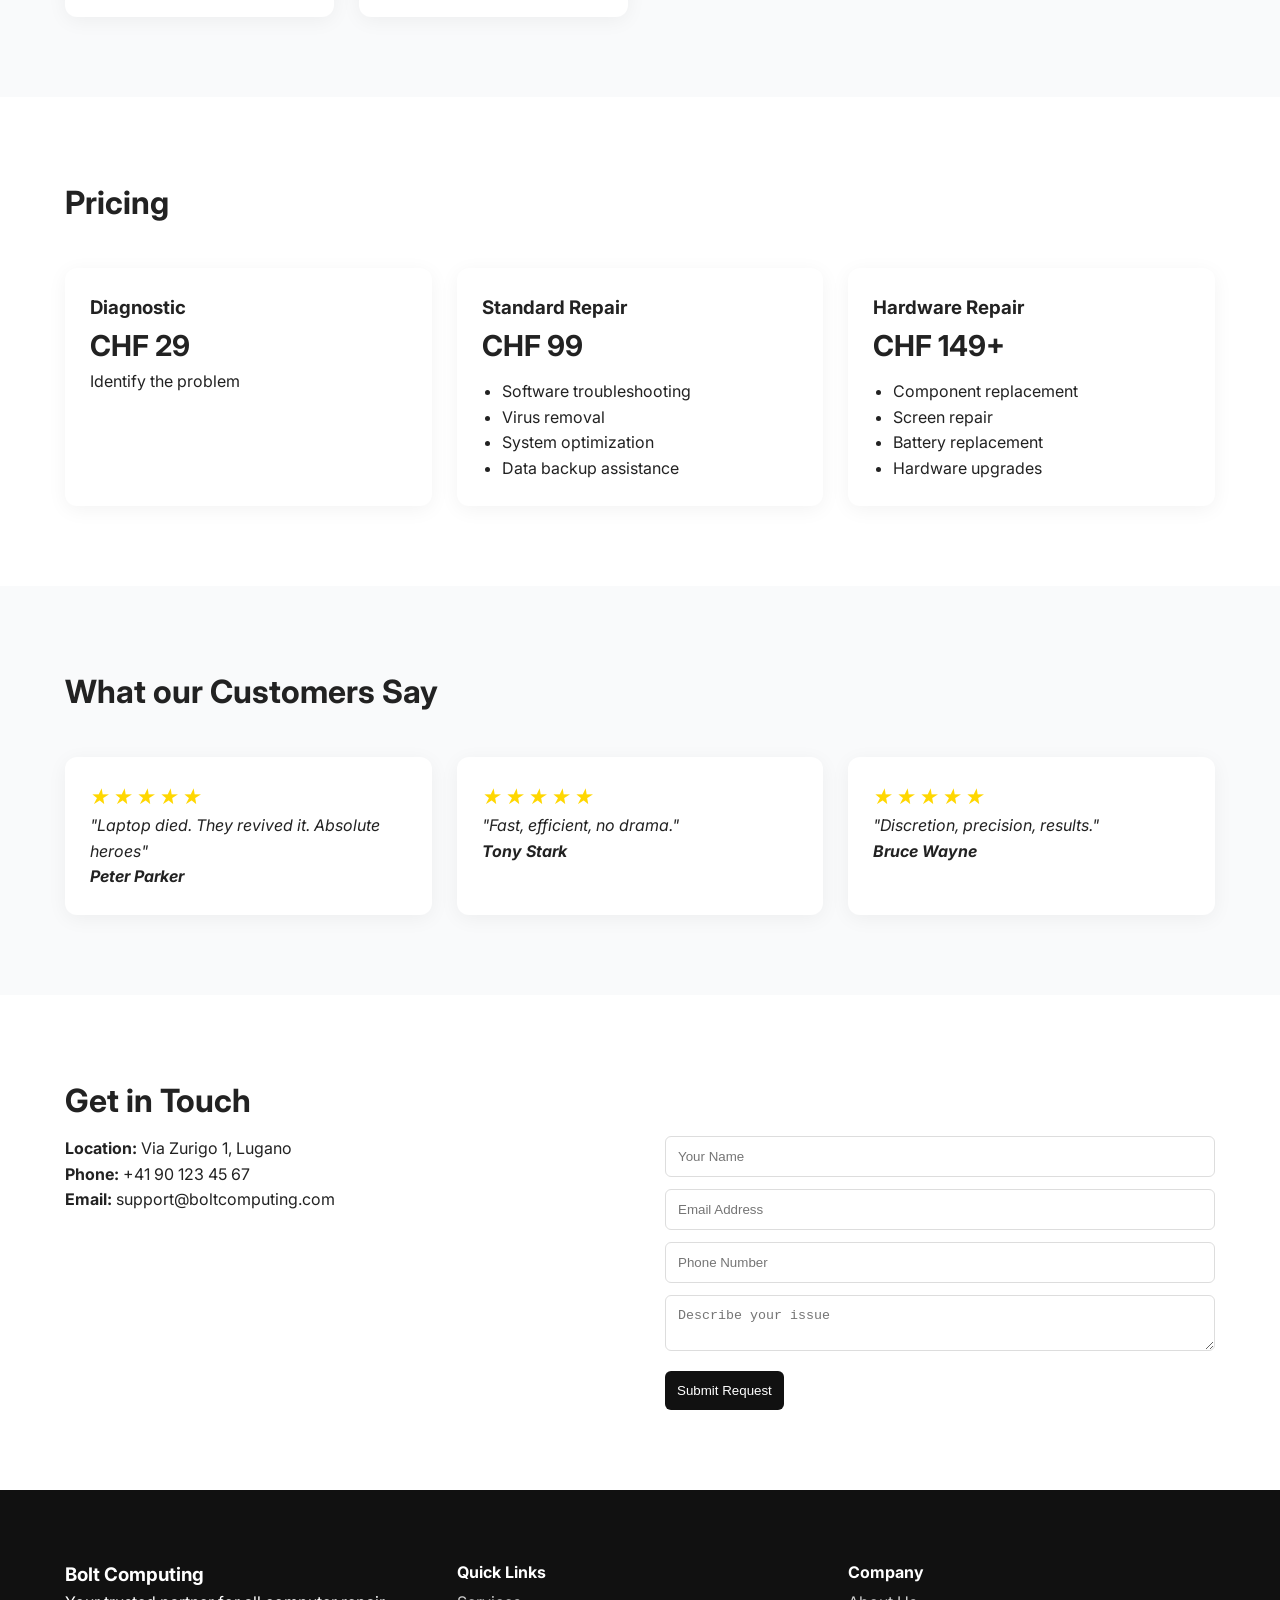
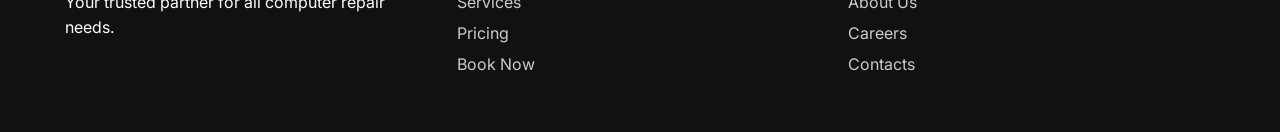
==== commit aa4b483c: "Update index.html" ====
--- a/index.html
+++ b/index.html
@@ -427,368 +427,4 @@
 </footer>
 
 </body>
-</html>    width: 90%;
-    max-width: 1150px;
-    margin: auto;
-}
-
-/* Section spacing (very important for clean layout) */
-section {
-    padding: 80px 0;
-}
-
-/* NAVBAR */
-nav {
-    display: flex;
-    justify-content: space-between;
-    align-items: center;
-    padding: 25px 0;
-}
-
-/* Logo styling */
-nav h2 {
-    font-weight: 700;
-}
-
-/* Navigation links */
-nav a {
-    margin-left: 25px;
-    text-decoration: none;
-    color: var(--text);
-    font-weight: 500;
-}
-
-/* Hover effect for interactivity */
-nav a:hover {
-    color: var(--accent);
-}
-
-/* HERO SECTION */
-.hero {
-    padding: 100px 0;
-}
-
-/* Big headline */
-.hero h1 {
-    font-size: 3rem;
-    font-weight: 700;
-    margin-bottom: 20px;
-}
-
-/* Supporting text */
-.hero p {
-    max-width: 600px;
-    color: var(--muted);
-    margin-bottom: 25px;
-}
-
-/* Buttons */
-.btn {
-    display: inline-block;
-    padding: 12px 22px;
-    border-radius: 30px;
-    font-weight: 600;
-    text-decoration: none;
-    margin-right: 10px;
-    transition: 0.3s;
-}
-
-/* Primary button */
-.btn.primary {
-    background: var(--primary);
-    color: white;
-}
-
-/* Secondary button */
-.btn.secondary {
-    border: 2px solid var(--primary);
-    color: var(--primary);
-}
-
-/* Hover animation */
-.btn:hover {
-    transform: translateY(-2px);
-}
-
-/* Stats section */
-.stats {
-    display: flex;
-    gap: 50px;
-    margin-top: 40px;
-}
-
-/* Big numbers */
-.stats strong {
-    font-size: 2rem;
-}
-
-/* SERVICES */
-.services {
-    background: var(--light-bg);
-}
-
-/* Section titles */
-.section-title {
-    font-size: 2rem;
-    font-weight: 600;
-    margin-bottom: 10px;
-}
-
-.section-sub {
-    color: var(--muted);
-}
-
-/* Grid layout */
-.grid {
-    display: grid;
-    grid-template-columns: repeat(auto-fit, minmax(250px, 1fr));
-    gap: 25px;
-    margin-top: 40px;
-}
-
-/* Card design */
-.card {
-    background: white;
-    padding: 30px;
-    border-radius: 12px;
-    box-shadow: 0 4px 20px rgba(0,0,0,0.05);
-    transition: 0.3s;
-}
-
-/* Hover effect */
-.card:hover {
-    transform: translateY(-5px);
-}
-
-/* PRICING */
-.price-card {
-    padding: 30px;
-    border-radius: 12px;
-    background: white;
-    box-shadow: 0 4px 20px rgba(0,0,0,0.05);
-}
-
-/* Price emphasis */
-.price-card h3 {
-    margin-bottom: 10px;
-}
-
-.price {
-    font-size: 1.8rem;
-    font-weight: 700;
-}
-
-/* Feature list */
-.price-card ul {
-    margin-top: 15px;
-    padding-left: 20px;
-}
-
-/* TESTIMONIALS */
-.testimonials {
-    background: var(--light-bg);
-}
-
-/* Quote styling */
-.testimonials .card {
-    font-style: italic;
-}
-
-/* CONTACT */
-.contact-grid {
-    display: grid;
-    grid-template-columns: 1fr 1fr;
-    gap: 50px;
-    margin-top: 30px;
-}
-
-/* Form styling */
-form input, form textarea {
-    width: 100%;
-    padding: 12px;
-    margin-bottom: 12px;
-    border: 1px solid #ddd;
-    border-radius: 6px;
-}
-
-/* Submit button */
-form button {
-    padding: 12px;
-    background: var(--primary);
-    color: white;
-    border: none;
-    border-radius: 6px;
-    cursor: pointer;
-}
-
-/* FOOTER */
-footer {
-    background: #111;
-    color: white;
-    padding: 50px 0;
-}
-
-footer a {
-    color: #ccc;
-    text-decoration: none;
-    margin: 5px 0;
-    display: block;
-}
-
-/* RESPONSIVE DESIGN */
-@media (max-width: 768px) {
-
-    .hero h1 {
-        font-size: 2.2rem;
-    }
-
-    .stats {
-        flex-direction: column;
-        gap: 20px;
-    }
-
-    .contact-grid {
-        grid-template-columns: 1fr;
-    }
-}
-
-</style>
-</head>
-
-<body>
-
-<!--  NAVBAR -->
-<div class="container">
-    <nav>
-        <h2>Bolt Computing</h2>
-        <div>
-            <a href="#">Services</a>
-            <a href="#">Pricing</a>
-            <a href="#">Contacts</a>
-        </div>
-    </nav>
-</div>
-
-<!-- HERO -->
-<section class="hero container">
-    <h1>Expert Computer Repair Services</h1>
-    <p>Fast, reliable, and affordable repairs for all your computer needs. Same-day service available.</p>
-
-    <a href="#" class="btn primary">Book Now</a>
-    <a href="#" class="btn secondary">Call Now</a>
-
-    <div class="stats">
-        <div><strong>500+</strong><br>Repairs done</div>
-        <div><strong>4.9</strong><br>Customer Rating</div>
-        <div><strong>24h</strong><br>Turnaround</div>
-    </div>
-</section>
-
-<!-- SERVICES -->
-<section class="services">
-<div class="container">
-    <h2 class="section-title">Our Services</h2>
-    <p class="section-sub">Comprehensive repair solutions for all your technology needs</p>
-
-    <div class="grid">
-        <div class="card"><h3>Hardware Repair</h3><p>Fix broken components and devices.</p></div>
-        <div class="card"><h3>Data Recovery</h3><p>Recover lost or corrupted data.</p></div>
-        <div class="card"><h3>Virus Removal</h3><p>Remove malware and threats.</p></div>
-        <div class="card"><h3>Performance Upgrade</h3><p>Boost your system performance.</p></div>
-        <div class="card"><h3>Network Issues</h3><p>Fix connectivity problems.</p></div>
-        <div class="card"><h3>Device Support</h3><p>Support for all devices.</p></div>
-    </div>
-</div>
-</section>
-
-<!-- PRICING -->
-<section class="container">
-    <h2 class="section-title">Pricing</h2>
-
-    <div class="grid">
-        <div class="price-card">
-            <h3>Diagnostic</h3>
-            <p class="price">CHF 29</p>
-            <p>Identify the problem</p>
-        </div>
-
-        <div class="price-card">
-            <h3>Standard Repair</h3>
-            <p class="price">CHF 99</p>
-            <ul>
-                <li>Software troubleshooting</li>
-                <li>Virus removal</li>
-                <li>Optimization</li>
-            </ul>
-        </div>
-
-        <div class="price-card">
-            <h3>Hardware Repair</h3>
-            <p class="price">CHF 149+</p>
-            <ul>
-                <li>Component replacement</li>
-                <li>Screen repair</li>
-                <li>Battery replacement</li>
-            </ul>
-        </div>
-    </div>
-</section>
-
-<!-- TESTIMONIALS -->
-<section class="testimonials">
-<div class="container">
-    <h2 class="section-title">What our Customers Say</h2>
-
-    <div class="grid">
-        <div class="card">★★★★★<p>"Absolute heroes"</p><strong>Peter Parker</strong></div>
-        <div class="card">★★★★★<p>"Fast and efficient"</p><strong>Tony Stark</strong></div>
-        <div class="card">★★★★★<p>"Professional service"</p><strong>Bruce Wayne</strong></div>
-    </div>
-</div>
-</section>
-
-<!-- CONTACT -->
-<section class="container">
-    <h2 class="section-title">Get in Touch</h2>
-
-    <div class="contact-grid">
-        <div>
-            <p><strong>Location:</strong> Lugano</p>
-            <p><strong>Phone:</strong> +41 90 123 45 67</p>
-            <p><strong>Email:</strong> support@boltcomputing.com</p>
-        </div>
-
-        <form>
-            <input type="text" placeholder="Your Name">
-            <input type="email" placeholder="Email Address">
-            <input type="text" placeholder="Phone Number">
-            <textarea placeholder="Describe your issue"></textarea>
-            <button>Submit Request</button>
-        </form>
-    </div>
-</section>
-
-<!-- FOOTER -->
-<footer>
-<div class="container grid">
-    <div>
-        <h3>Bolt Computing</h3>
-        <p>Your trusted partner for repairs.</p>
-    </div>
-
-    <div>
-        <h4>Quick Links</h4>
-        <a href="#">Services</a>
-        <a href="#">Pricing</a>
-    </div>
-
-    <div>
-        <h4>Company</h4>
-        <a href="#">About</a>
-        <a href="#">Careers</a>
-    </div>
-</div>
-</footer>
-
-</body>
 </html>
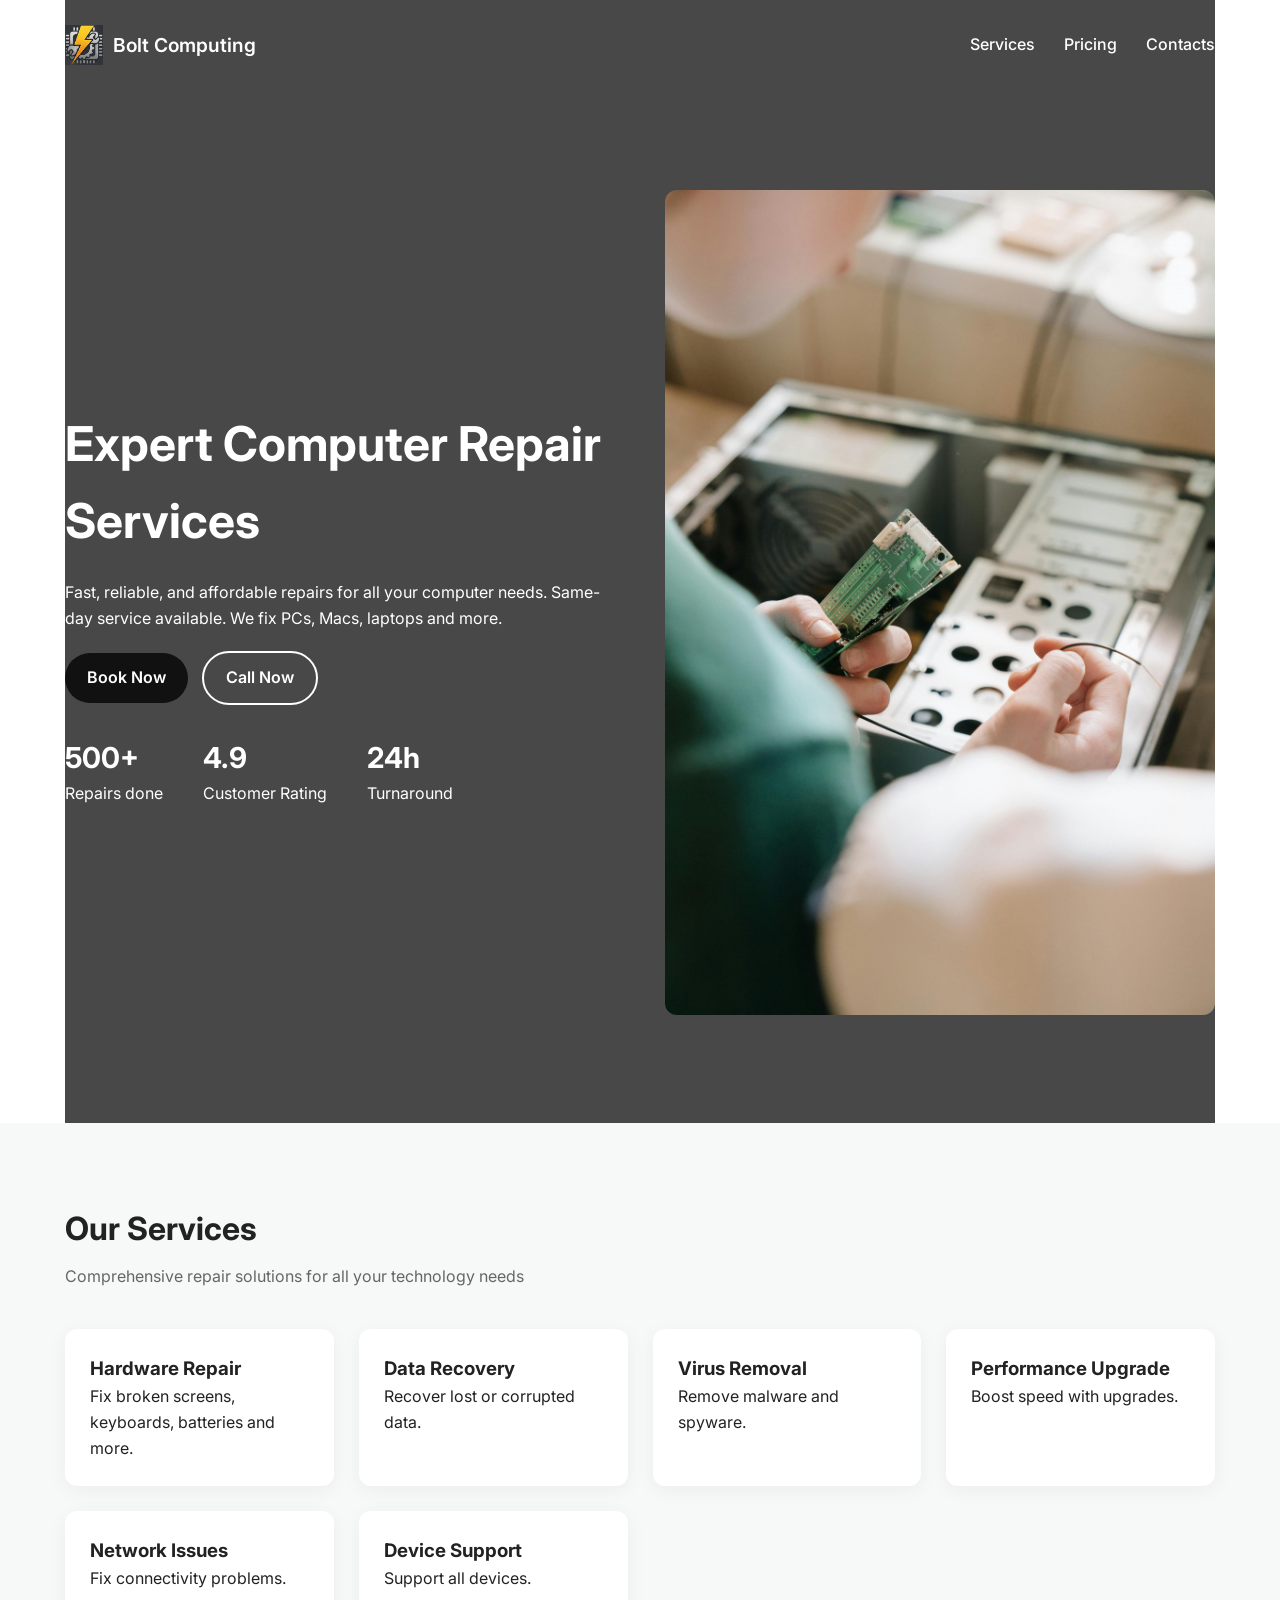
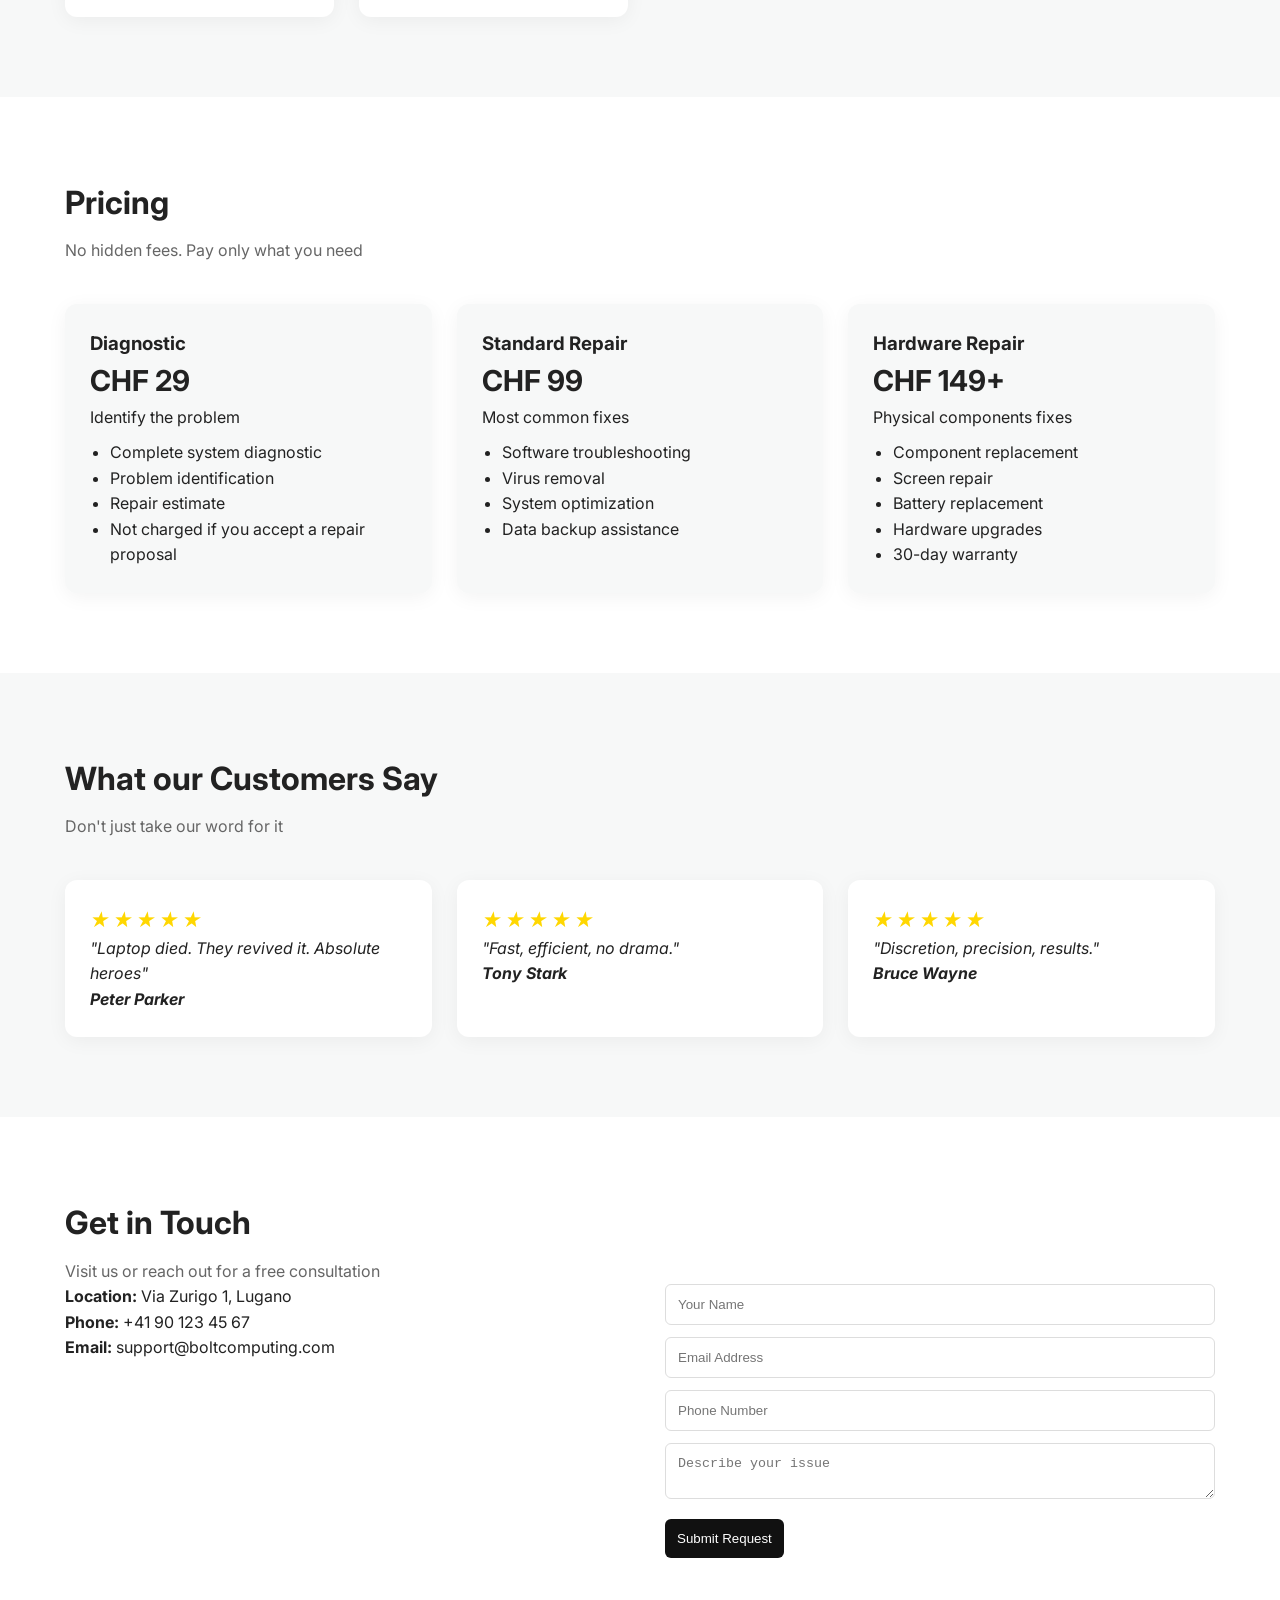
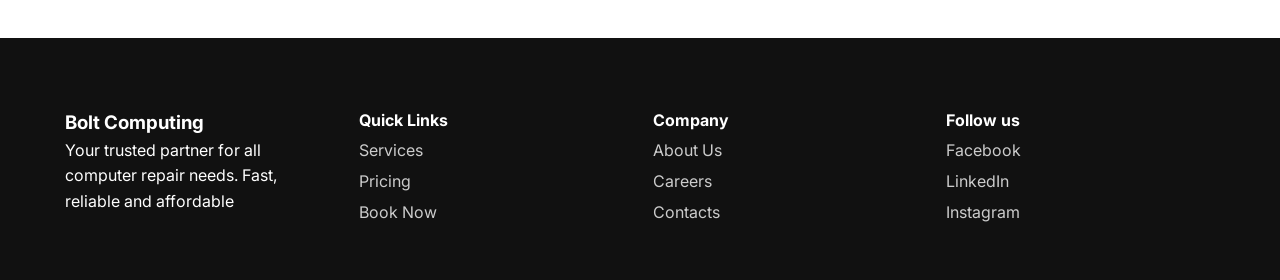
==== commit 25d46e6f: "Update index.html" ====
--- a/index.html
+++ b/index.html
@@ -11,9 +11,6 @@
 
 <style>
 
-/* =========================
-   GLOBAL
-========================= */
 * {
     margin: 0;
     padding: 0;
@@ -36,14 +33,13 @@
     padding: 80px 0;
 }
 
-/* =========================
-   NAVBAR
-========================= */
 nav {
     display: flex;
     justify-content: space-between;
     align-items: center;
     padding: 25px 0;
+    background-color: rgba(27, 27, 27, 0.801);
+    color: white;
 }
 
 .logo-container {
@@ -64,23 +60,23 @@
 nav a {
     margin-left: 25px;
     text-decoration: none;
-    color: #222;
+    padding: 25px 0;
+    color: #ffffff;
     font-weight: 500;
 }
 
 nav a:hover {
-    color: #007BFF;
-}
-
-/* =========================
-   HERO
-========================= */
+    color: #ff9d00;
+}
+
 .hero {
     display: grid;
     grid-template-columns: 1fr 1fr;
     gap: 50px;
     align-items: center;
     padding: 100px 0;
+    background-color: rgba(27, 27, 27, 0.801);
+    color: white;
 }
 
 .hero h1 {
@@ -89,11 +85,10 @@
 }
 
 .hero p {
-    color: #666;
+    color: #ffffff;
     margin-bottom: 20px;
 }
 
-/* Buttons */
 .btn {
     padding: 12px 22px;
     border-radius: 30px;
@@ -109,11 +104,10 @@
 }
 
 .btn.secondary {
-    border: 2px solid #111;
-    color: #111;
-}
-
-/* Stats */
+    border: 2px solid #ffffff;
+    color: #ffffff;
+}
+
 .stats {
     display: flex;
     gap: 40px;
@@ -124,17 +118,13 @@
     font-size: 1.8rem;
 }
 
-/* Hero image */
 .hero img {
     width: 100%;
     border-radius: 12px;
 }
 
-/* =========================
-   SERVICES
-========================= */
 .services {
-    background: #f9fafb;
+    background: #f7f8f8;
 }
 
 .section-title {
@@ -146,7 +136,6 @@
     color: #666;
 }
 
-/* Grid */
 .grid {
     display: grid;
     grid-template-columns: repeat(auto-fit, minmax(250px, 1fr));
@@ -154,7 +143,6 @@
     margin-top: 40px;
 }
 
-/* Cards */
 .card {
     background: white;
     padding: 25px;
@@ -162,16 +150,13 @@
     box-shadow: 0 4px 20px rgba(0,0,0,0.05);
 }
 
-/* =========================
-   PRICING
-========================= */
 .pricing ul {
     margin-top: 10px;
     padding-left: 20px;
 }
 
 .price-card {
-    background: white;
+    background: #f7f8f8;
     padding: 25px;
     border-radius: 12px;
     box-shadow: 0 4px 20px rgba(0,0,0,0.05);
@@ -189,20 +174,14 @@
 
 }
 
-/* =========================
-   TESTIMONIALS
-========================= */
 .testimonials {
-    background: #f9fafb;
+    background: #f7f8f8;
 }
 
 .testimonials .card {
     font-style: italic;
 }
 
-/* =========================
-   CONTACT
-========================= */
 .contact-grid {
     display: grid;
     grid-template-columns: 1fr 1fr;
@@ -225,9 +204,6 @@
     border-radius: 6px;
 }
 
-/* =========================
-   FOOTER
-========================= */
 footer {
     background: #111;
     color: white;
@@ -245,9 +221,6 @@
     margin: 5px 0;
 }
 
-/* =========================
-   RESPONSIVE
-========================= */
 @media (max-width: 768px) {
     .hero {
         grid-template-columns: 1fr;
@@ -267,47 +240,44 @@
 
 <body>
 
-<!-- NAVBAR -->
 <div class="container">
-<nav>
-    <div class="logo-container">
-        <img src="logo.png" alt="Logo">
-        <span>Bolt Computing</span>
-    </div>
-
+    <nav>
+        <div class="logo-container">
+            <img src="logo.png" alt="Logo">
+            <span>Bolt Computing</span>
+        </div>
+
+        <div>
+            <a href="#">Services</a>
+            <a href="#">Pricing</a>
+            <a href="#">Contacts</a>
+        </div>
+    </nav>
+</div>
+
+<section class="container hero">
     <div>
-        <a href="#">Services</a>
-        <a href="#">Pricing</a>
-        <a href="#">Contacts</a>
-    </div>
-</nav>
-</div>
-
-<!-- HERO -->
-<section class="container hero">
-<div>
-    <h1>Expert Computer Repair Services</h1>
-    <p>
-        Fast, reliable, and affordable repairs for all your computer needs.
-        Same-day service available. We fix PCs, Macs, laptops and more.
-    </p>
-
-    <a href="#" class="btn primary">Book Now</a>
-    <a href="#" class="btn secondary">Call Now</a>
-
-    <div class="stats">
-        <div><strong>500+</strong><br>Repairs done</div>
-        <div><strong>4.9</strong><br>Customer Rating</div>
-        <div><strong>24h</strong><br>Turnaround</div>
-    </div>
-</div>
-
-<div>
-    <img src="picture.jpg" alt="Repair service">
-</div>
+        <h1>Expert Computer Repair Services</h1>
+        <p>
+            Fast, reliable, and affordable repairs for all your computer needs.
+            Same-day service available. We fix PCs, Macs, laptops and more.
+        </p>
+
+        <a href="#" class="btn primary">Book Now</a>
+        <a href="#" class="btn secondary">Call Now</a>
+
+        <div class="stats">
+            <div><strong>500+</strong><br>Repairs done</div>
+            <div><strong>4.9</strong><br>Customer Rating</div>
+            <div><strong>24h</strong><br>Turnaround</div>
+        </div>
+    </div>
+
+    <div>
+        <img src="picture.jpg" alt="Repair service">
+    </div>
 </section>
 
-<!-- SERVICES -->
 <section class="services">
 <div class="container">
     <h2 class="section-title">Our Services</h2>
@@ -324,106 +294,124 @@
 </div>
 </section>
 
-<!-- PRICING -->
 <section class="pricing container">
-<h2 class="section-title">Pricing</h2>
-
-<div class="grid">
-    <div class="price-card">
-        <h3>Diagnostic</h3>
-        <p class="price">CHF 29</p>
-        <p>Identify the problem</p>
-    </div>
-
-    <div class="price-card">
-        <h3>Standard Repair</h3>
-        <p class="price">CHF 99</p>
-        <ul>
-            <li>Software troubleshooting</li>
-            <li>Virus removal</li>
-            <li>System optimization</li>
-            <li>Data backup assistance</li>
-        </ul>
-    </div>
-
-    <div class="price-card">
-        <h3>Hardware Repair</h3>
-        <p class="price">CHF 149+</p>
-        <ul>
-            <li>Component replacement</li>
-            <li>Screen repair</li>
-            <li>Battery replacement</li>
-            <li>Hardware upgrades</li>
-        </ul>
-    </div>
-</div>
+    <h2 class="section-title">Pricing</h2>
+    <p class="section-sub">No hidden fees. Pay only what you need</p>
+
+
+    <div class="grid">
+        <div class="price-card">
+            <h3>Diagnostic</h3>
+            <p class="price">CHF 29</p>
+            <p>Identify the problem</p>
+            <ul>
+                <li>Complete system diagnostic</li>
+                <li>Problem identification</li>
+                <li>Repair estimate</li>
+                <li>Not charged if you accept a repair proposal</li>
+            </ul>
+        </div>
+
+        <div class="price-card">
+            <h3>Standard Repair</h3>
+            <p class="price">CHF 99</p>
+            <p>Most common fixes</p>
+            <ul>
+                <li>Software troubleshooting</li>
+                <li>Virus removal</li>
+                <li>System optimization</li>
+                <li>Data backup assistance</li>
+            </ul>
+        </div>
+
+        <div class="price-card">
+            <h3>Hardware Repair</h3>
+            <p class="price">CHF 149+</p>
+            <p>Physical components fixes</p>
+            <ul>
+                <li>Component replacement</li>
+                <li>Screen repair</li>
+                <li>Battery replacement</li>
+                <li>Hardware upgrades</li>
+                <li>30-day warranty</li>
+            </ul>
+        </div>
+    </div>
 </section>
 
-<!-- TESTIMONIALS -->
 <section class="testimonials">
-<div class="container">
-<h2 class="section-title">What our Customers Say</h2>
-
-<div class="grid">
-    <div class="card">
-        <span class="stars">★★★★★</span>
-        <p>"Laptop died. They revived it. Absolute heroes"</p>
-        <strong>Peter Parker</strong></div>
-    <div class="card">
-        <span class="stars">★★★★★</span>
-        <p>"Fast, efficient, no drama."</p>
-        <strong>Tony Stark</strong></div>
-    <div class="card">
-        <span class="stars">★★★★★</span>
-        <p>"Discretion, precision, results."</p>
-        <strong>Bruce Wayne</strong></div>
-</div>
-</div>
+    <div class="container">
+        <h2 class="section-title">What our Customers Say</h2>
+        <p class="section-sub">Don't just take our word for it</p>
+
+        <div class="grid">
+            <div class="card">
+                <span class="stars">★★★★★</span>
+                <p>"Laptop died. They revived it. Absolute heroes"</p>
+                <strong>Peter Parker</strong>
+            </div>
+            <div class="card">
+                <span class="stars">★★★★★</span>
+                <p>"Fast, efficient, no drama."</p>
+                <strong>Tony Stark</strong>
+            </div>
+            <div class="card">
+                <span class="stars">★★★★★</span>
+                <p>"Discretion, precision, results."</p>
+                <strong>Bruce Wayne</strong>
+            </div>
+        </div>
+    </div>
 </section>
 
-<!-- CONTACT -->
 <section class="container">
-<h2 class="section-title">Get in Touch</h2>
-
-<div class="contact-grid">
-<div>
-<p><strong>Location:</strong> Via Zurigo 1, Lugano</p>
-<p><strong>Phone:</strong> +41 90 123 45 67</p>
-<p><strong>Email:</strong> support@boltcomputing.com</p>
-</div>
-
-<form>
-<input placeholder="Your Name">
-<input placeholder="Email Address">
-<input placeholder="Phone Number">
-<textarea placeholder="Describe your issue"></textarea>
-<button>Submit Request</button>
-</form>
-</div>
+    <h2 class="section-title">Get in Touch</h2>
+    <p class="section-sub">Visit us or reach out for a free consultation</p>
+
+    <div class="contact-grid">
+        <div>
+            <p><strong>Location:</strong> Via Zurigo 1, Lugano</p>
+            <p><strong>Phone:</strong> +41 90 123 45 67</p>
+            <p><strong>Email:</strong> support@boltcomputing.com</p>
+        </div>
+
+        <form>
+            <input placeholder="Your Name">
+            <input placeholder="Email Address">
+            <input placeholder="Phone Number">
+            <textarea placeholder="Describe your issue"></textarea>
+            <button>Submit Request</button>
+        </form>
+    </div>
 </section>
 
-<!-- FOOTER -->
 <footer>
-<div class="container grid">
-<div>
-<h3>Bolt Computing</h3>
-<p>Your trusted partner for all computer repair needs.</p>
-</div>
-
-<div>
-<h4>Quick Links</h4>
-<a href="#">Services</a>
-<a href="#">Pricing</a>
-<a href="#">Book Now</a>
-</div>
-
-<div>
-<h4>Company</h4>
-<a href="#">About Us</a>
-<a href="#">Careers</a>
-<a href="#">Contacts</a>
-</div>
-</div>
+    <div class="container grid">
+        <div>
+            <h3>Bolt Computing</h3>
+            <p>Your trusted partner for all computer repair needs. Fast, reliable and affordable</p>
+        </div>
+
+        <div>
+            <h4>Quick Links</h4>
+            <a href="#">Services</a>
+            <a href="#">Pricing</a>
+            <a href="#">Book Now</a>
+        </div>
+
+        <div>
+            <h4>Company</h4>
+            <a href="#">About Us</a>
+            <a href="#">Careers</a>
+            <a href="#">Contacts</a>
+        </div>
+                <div>
+            <h4>Follow us</h4>
+            <a href="#">Facebook</a>
+            <a href="#">LinkedIn</a>
+            <a href="#">Instagram</a>
+        </div>
+    </div>
 </footer>
 
 </body>
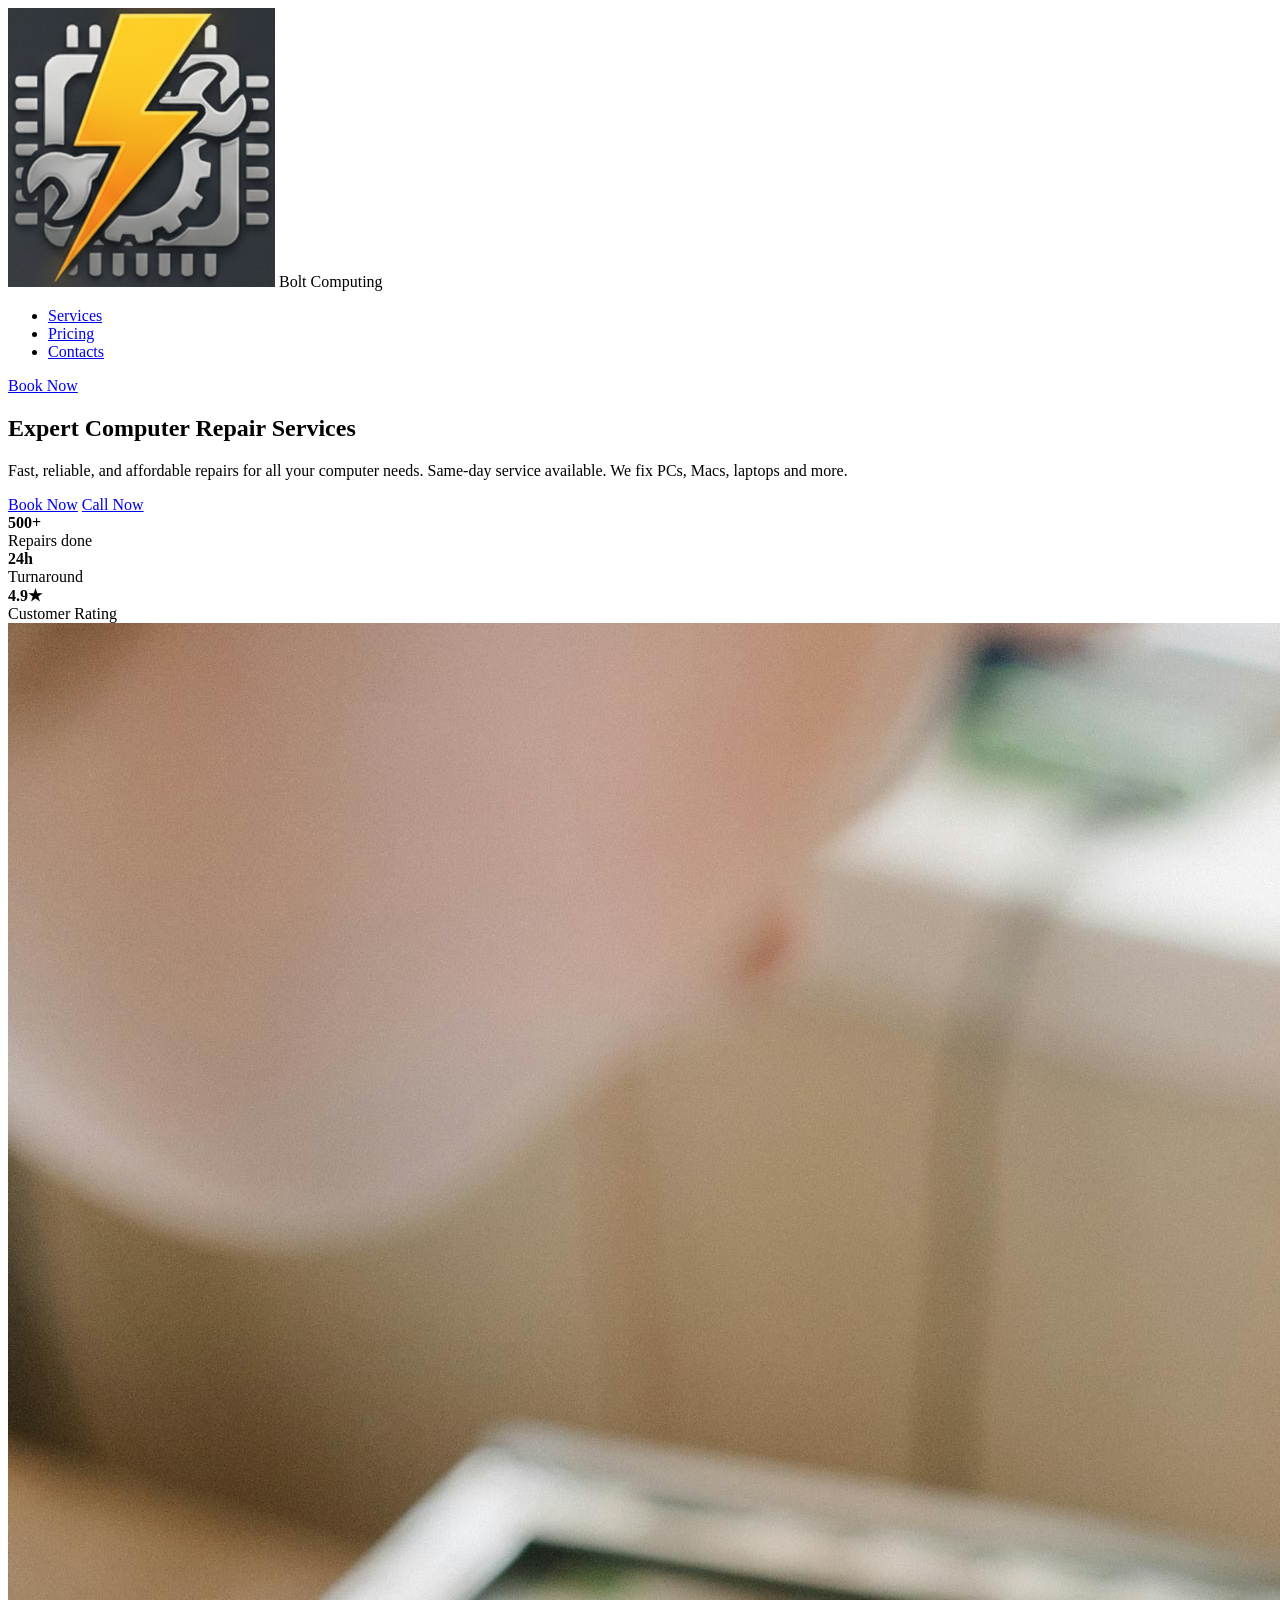
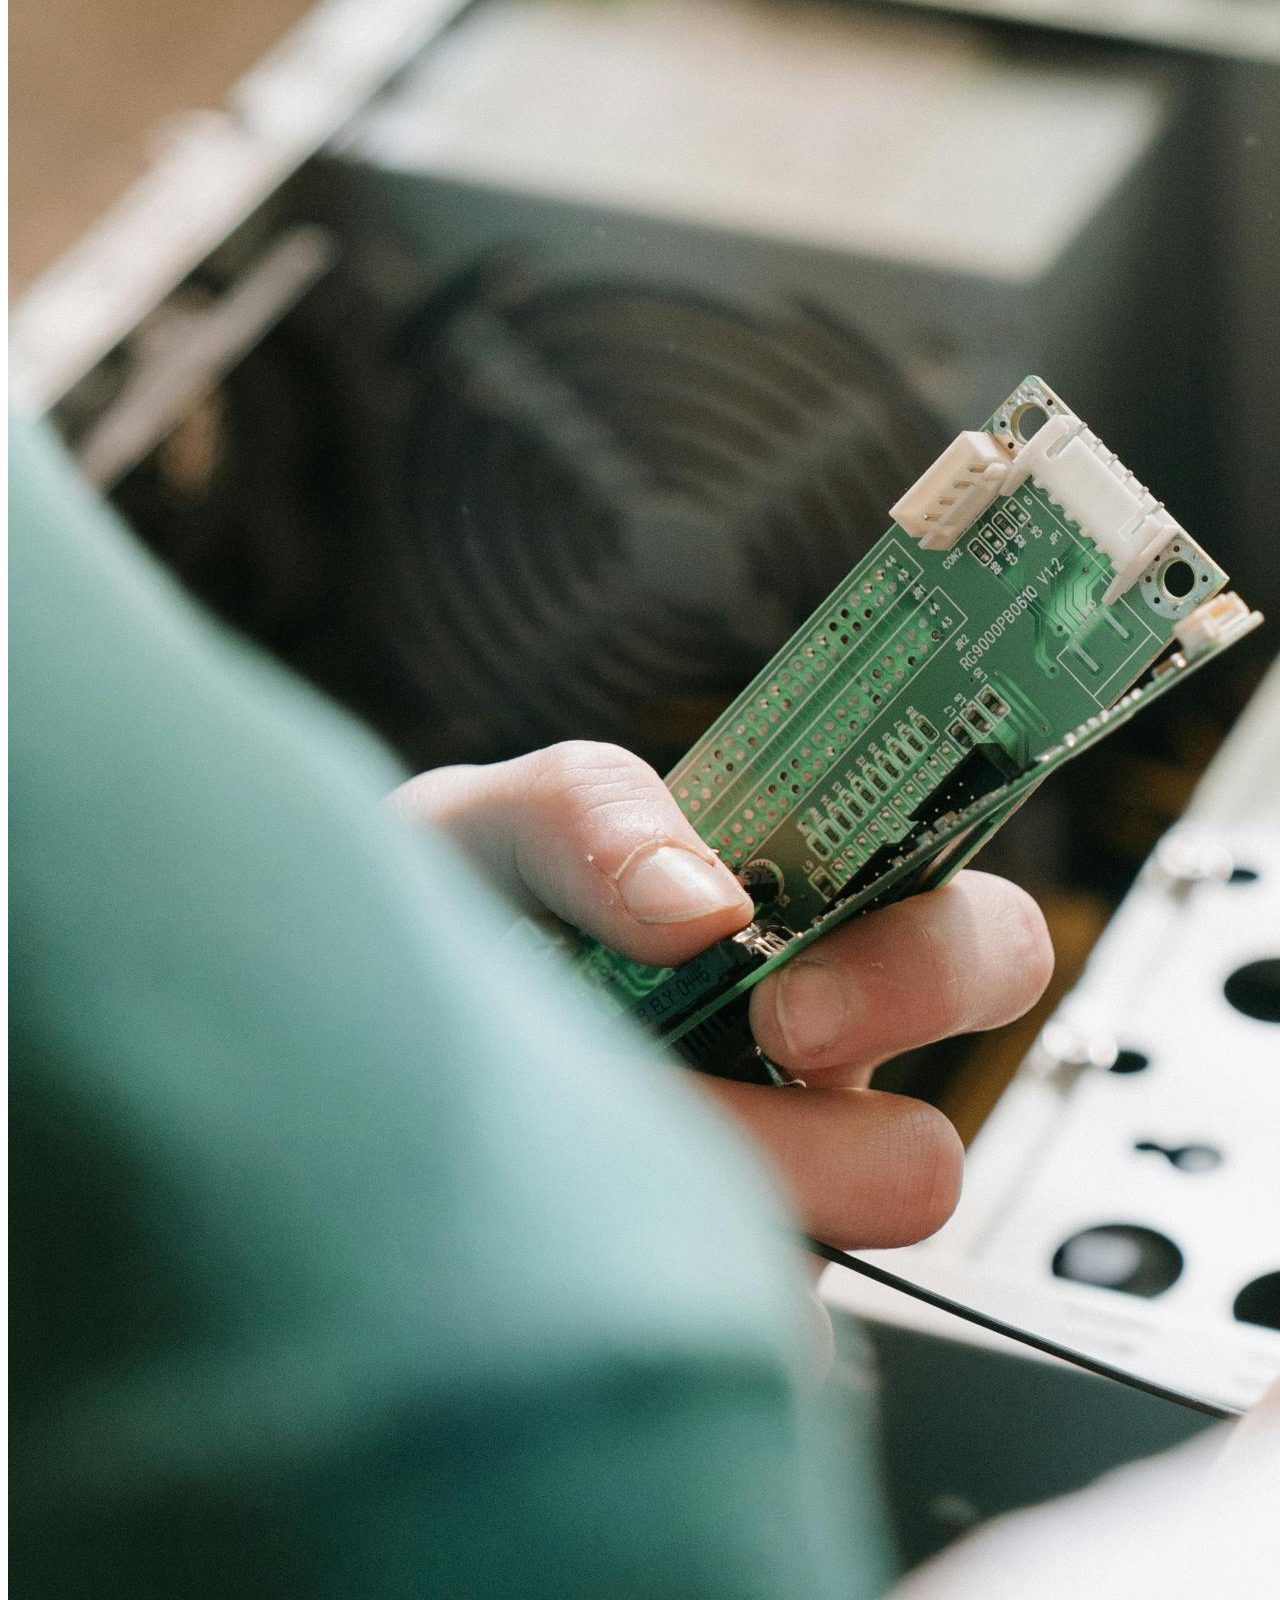
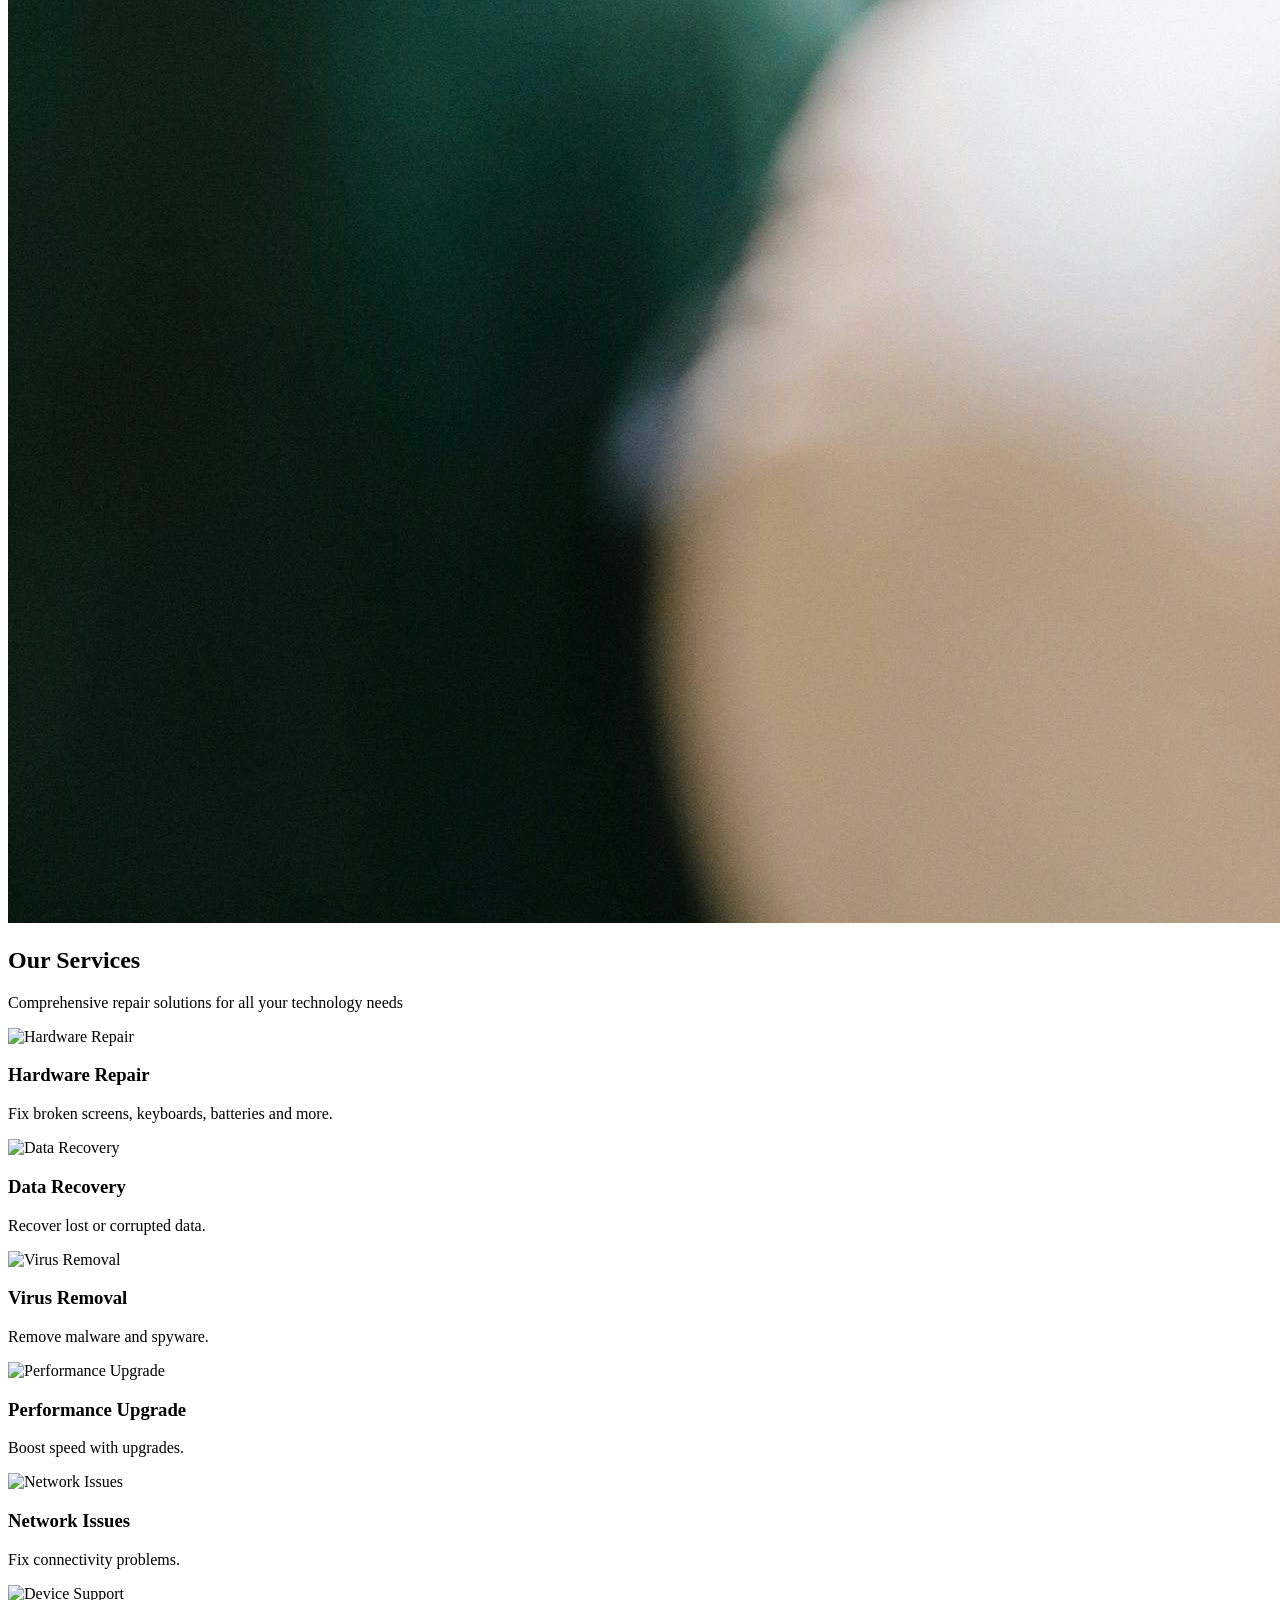
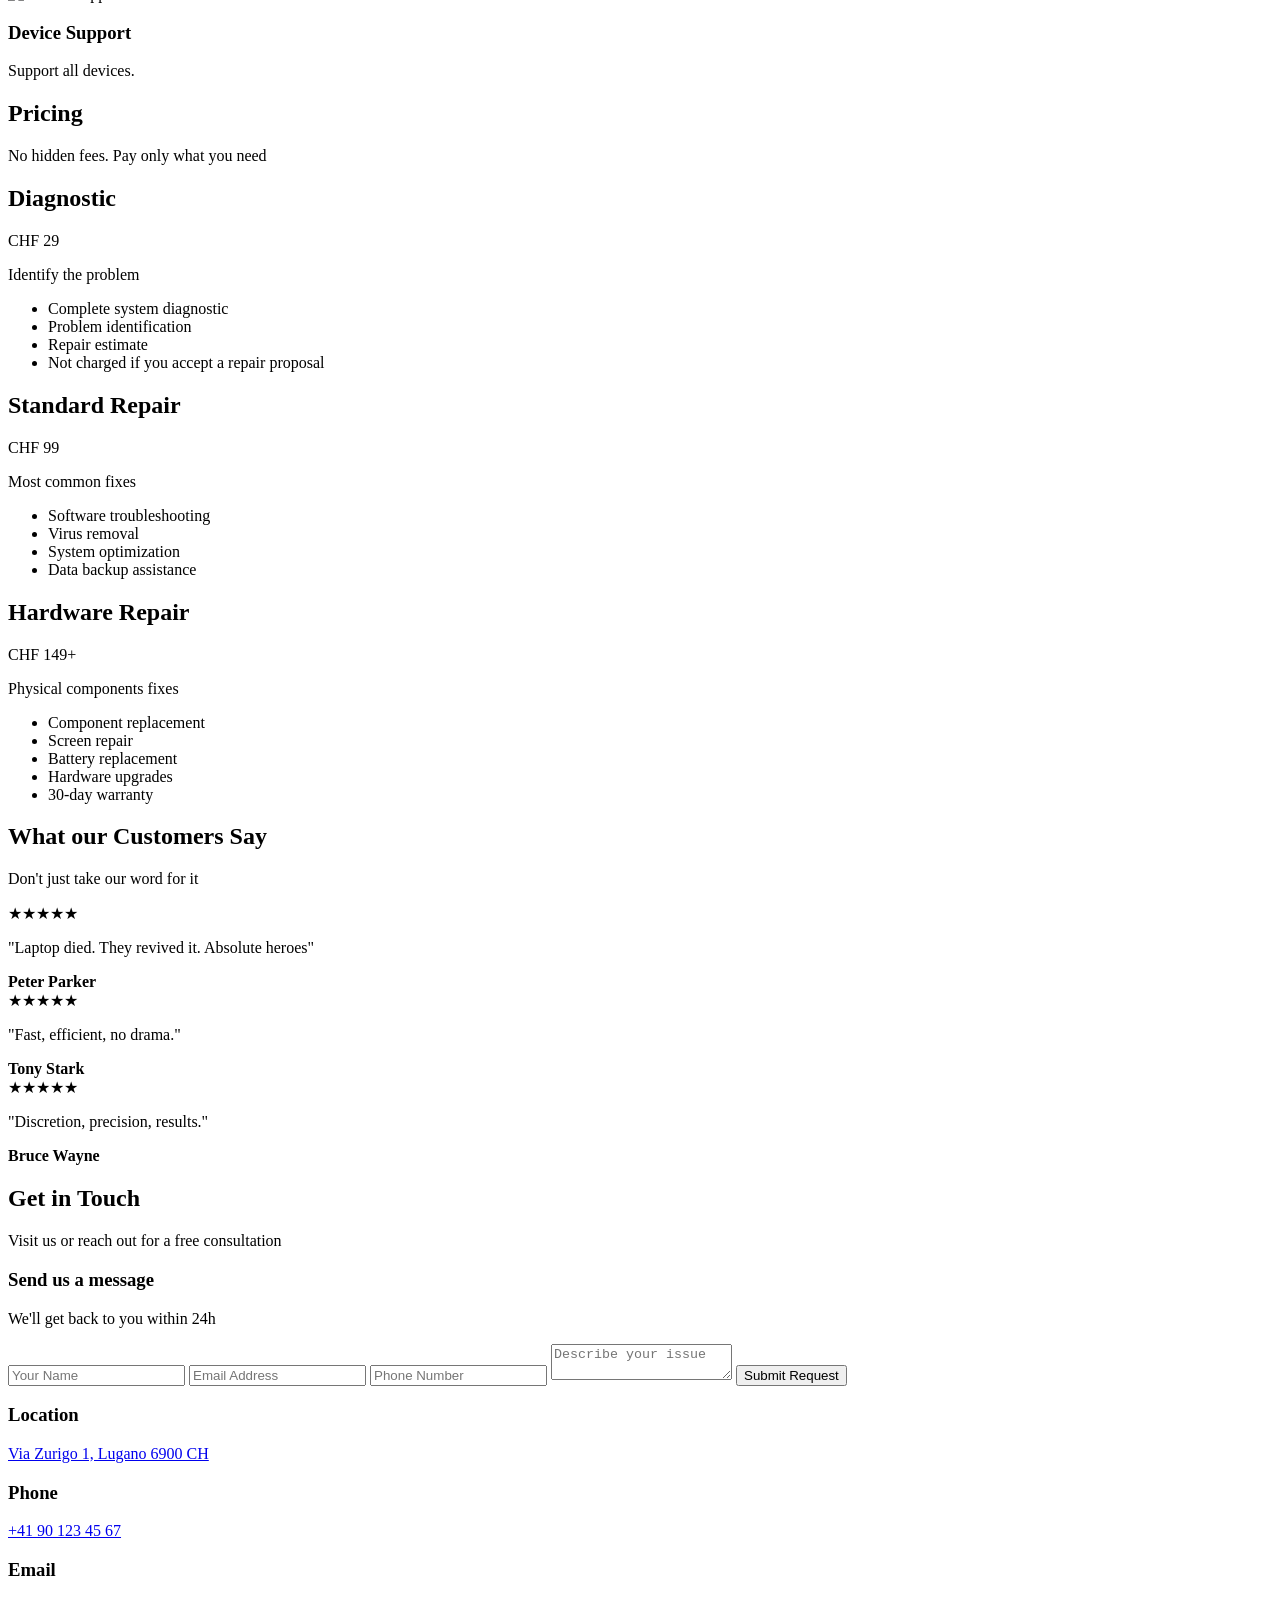
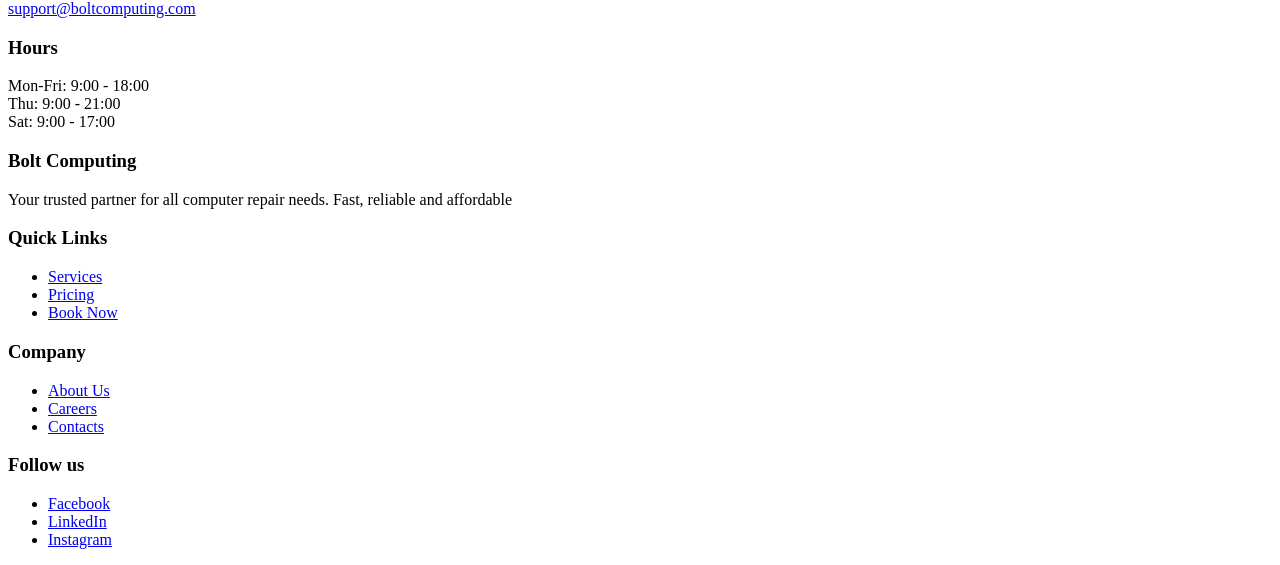
==== commit 1f291545: "Update index.html" ====
--- a/index.html
+++ b/index.html
@@ -1,307 +1,109 @@
 <!DOCTYPE html>
 <html lang="en">
+
 <head>
-<meta charset="UTF-8">
-<meta name="viewport" content="width=device-width, initial-scale=1.0">
-
-<title>Bolt Computing</title>
-
-<!-- Font -->
-<link href="https://fonts.googleapis.com/css2?family=Inter:wght@400;600;700&display=swap" rel="stylesheet">
-
-<style>
-
-* {
-    margin: 0;
-    padding: 0;
-    box-sizing: border-box;
-}
-
-body {
-    font-family: 'Inter', sans-serif;
-    color: #222;
-    line-height: 1.6;
-}
-
-.container {
-    width: 90%;
-    max-width: 1150px;
-    margin: auto;
-}
-
-section {
-    padding: 80px 0;
-}
-
-nav {
-    display: flex;
-    justify-content: space-between;
-    align-items: center;
-    padding: 25px 0;
-    background-color: rgba(27, 27, 27, 0.801);
-    color: white;
-}
-
-.logo-container {
-    display: flex;
-    align-items: center;
-    gap: 10px;
-}
-
-.logo-container img {
-    height: 40px;
-}
-
-.logo-container span {
-    font-weight: 600;
-    font-size: 1.2rem;
-}
-
-nav a {
-    margin-left: 25px;
-    text-decoration: none;
-    padding: 25px 0;
-    color: #ffffff;
-    font-weight: 500;
-}
-
-nav a:hover {
-    color: #ff9d00;
-}
-
-.hero {
-    display: grid;
-    grid-template-columns: 1fr 1fr;
-    gap: 50px;
-    align-items: center;
-    padding: 100px 0;
-    background-color: rgba(27, 27, 27, 0.801);
-    color: white;
-}
-
-.hero h1 {
-    font-size: 3rem;
-    margin-bottom: 20px;
-}
-
-.hero p {
-    color: #ffffff;
-    margin-bottom: 20px;
-}
-
-.btn {
-    padding: 12px 22px;
-    border-radius: 30px;
-    font-weight: 600;
-    text-decoration: none;
-    margin-right: 10px;
-    display: inline-block;
-}
-
-.btn.primary {
-    background: #111;
-    color: white;
-}
-
-.btn.secondary {
-    border: 2px solid #ffffff;
-    color: #ffffff;
-}
-
-.stats {
-    display: flex;
-    gap: 40px;
-    margin-top: 30px;
-}
-
-.stats strong {
-    font-size: 1.8rem;
-}
-
-.hero img {
-    width: 100%;
-    border-radius: 12px;
-}
-
-.services {
-    background: #f7f8f8;
-}
-
-.section-title {
-    font-size: 2rem;
-    margin-bottom: 10px;
-}
-
-.section-sub {
-    color: #666;
-}
-
-.grid {
-    display: grid;
-    grid-template-columns: repeat(auto-fit, minmax(250px, 1fr));
-    gap: 25px;
-    margin-top: 40px;
-}
-
-.card {
-    background: white;
-    padding: 25px;
-    border-radius: 12px;
-    box-shadow: 0 4px 20px rgba(0,0,0,0.05);
-}
-
-.pricing ul {
-    margin-top: 10px;
-    padding-left: 20px;
-}
-
-.price-card {
-    background: #f7f8f8;
-    padding: 25px;
-    border-radius: 12px;
-    box-shadow: 0 4px 20px rgba(0,0,0,0.05);
-}
-
-.price {
-    font-size: 1.8rem;
-    font-weight: bold;
-}
-
-.stars {
-    color: #FFD700;
-    font-size: 1.2rem;    /* optional: slightly bigger */
-    letter-spacing: 3px;
-
-}
-
-.testimonials {
-    background: #f7f8f8;
-}
-
-.testimonials .card {
-    font-style: italic;
-}
-
-.contact-grid {
-    display: grid;
-    grid-template-columns: 1fr 1fr;
-    gap: 50px;
-}
-
-form input, form textarea {
-    width: 100%;
-    padding: 12px;
-    margin-bottom: 12px;
-    border: 1px solid #ddd;
-    border-radius: 6px;
-}
-
-form button {
-    padding: 12px;
-    background: #111;
-    color: white;
-    border: none;
-    border-radius: 6px;
-}
-
-footer {
-    background: #111;
-    color: white;
-    padding: 50px 0;
-}
-
-footer .grid {
-    margin-top: 20px;
-}
-
-footer a {
-    color: #ccc;
-    text-decoration: none;
-    display: block;
-    margin: 5px 0;
-}
-
-@media (max-width: 768px) {
-    .hero {
-        grid-template-columns: 1fr;
-    }
-
-    .stats {
-        flex-direction: column;
-    }
-
-    .contact-grid {
-        grid-template-columns: 1fr;
-    }
-}
-
-</style>
+    <meta charset="UTF-8">
+    <meta name="viewport" content="width=device-width, initial-scale=1.0">
+    <title>Bolt Computing</title>
+    <link href="https://fonts.googleapis.com/css2?family=Inter:wght@400;600;700&display=swap" rel="stylesheet">
+    <link rel="stylesheet" href="styles.css">
 </head>
 
 <body>
-
+    <header>
+        <nav class="container">
+            <div class="logo-container">
+                <img src="logo.png" alt="Logo">
+                <span>Bolt Computing</span>
+            </div>
+            <ul class="nav-links">
+                <li><a href="#services">Services</a></li>
+                <li><a href="#pricing">Pricing</a></li>
+                <li><a href="#contacts">Contacts</a></li>
+            </ul>
+            <a href="#contacts" class="btn primary">Book Now</a>
+        </nav>
+    </header>
+
+<section class="hero">
+  <div class="container hero-wrapper">
+
+    <div class="hero-text">
+      <h1>Expert Computer Repair Services</h1>
+      <p>
+        Fast, reliable, and affordable repairs for all your computer needs.
+        Same-day service available. We fix PCs, Macs, laptops and more.
+      </p>
+
+      <div class="hero-buttons">
+        <a href="#contacts" class="btn primary">Book Now</a>
+        <a href="tel:+41901234567" class="btn secondary">Call Now</a>
+      </div>
+
+      <div class="stats">
+        <div><strong>500+</strong><br>Repairs done</div>
+        <div><strong>24h</strong><br>Turnaround</div>
+        <div><strong>4.9★</strong><br>Customer Rating</div>
+      </div>
+    </div>
+
+    <div class="hero-image">
+      <img src="picture.jpg" alt="Repair service">
+    </div>
+
+  </div>
+</section>
+
+<section id="services" class="services">
 <div class="container">
-    <nav>
-        <div class="logo-container">
-            <img src="logo.png" alt="Logo">
-            <span>Bolt Computing</span>
-        </div>
-
-        <div>
-            <a href="#">Services</a>
-            <a href="#">Pricing</a>
-            <a href="#">Contacts</a>
-        </div>
-    </nav>
+    <h1 class="section-title">Our Services</h2>
+    <p class="section-sub">Comprehensive repair solutions for all your technology needs</p>
+
+    <div class="grid">
+        <div class="services-card">
+            <img src="repair.png" width=100 alt="Hardware Repair">
+            <h3>Hardware Repair</h3>
+            <p>Fix broken screens, keyboards, batteries and more.</p>
+        </div>
+        <div class="services-card">
+            <img src="recovery.png" width=100 alt="Data Recovery">
+            <h3>Data Recovery</h3>
+            <p>Recover lost or corrupted data.</p>
+        </div>
+        <div class="services-card">
+            <img src="antivirus.png" width=100 alt="Virus Removal">
+            <h3>Virus Removal</h3>
+            <p>Remove malware and spyware.</p>
+        </div>
+    </div>
+    <div class="grid">
+        <div class="services-card">
+            <img src="performance.png" width=100 alt="Performance Upgrade">
+            <h3>Performance Upgrade</h3>
+            <p>Boost speed with upgrades.</p>
+        </div>
+        <div class="services-card">
+            <img src="network.png" width=100 alt="Network Issues">            
+            <h3>Network Issues</h3>
+            <p>Fix connectivity problems.</p>
+        </div>
+        <div class="services-card">
+            <img src="devices.png" width=100 alt="Device Support">            
+            <h3>Device Support</h3>
+            <p>Support all devices.</p>
+        </div>
+    </div>    
 </div>
-
-<section class="container hero">
-    <div>
-        <h1>Expert Computer Repair Services</h1>
-        <p>
-            Fast, reliable, and affordable repairs for all your computer needs.
-            Same-day service available. We fix PCs, Macs, laptops and more.
-        </p>
-
-        <a href="#" class="btn primary">Book Now</a>
-        <a href="#" class="btn secondary">Call Now</a>
-
-        <div class="stats">
-            <div><strong>500+</strong><br>Repairs done</div>
-            <div><strong>4.9</strong><br>Customer Rating</div>
-            <div><strong>24h</strong><br>Turnaround</div>
-        </div>
-    </div>
-
-    <div>
-        <img src="picture.jpg" alt="Repair service">
-    </div>
-</section>
-
-<section class="services">
-<div class="container">
-    <h2 class="section-title">Our Services</h2>
-    <p class="section-sub">Comprehensive repair solutions for all your technology needs</p>
-
-    <div class="grid">
-        <div class="card"><h3>Hardware Repair</h3><p>Fix broken screens, keyboards, batteries and more.</p></div>
-        <div class="card"><h3>Data Recovery</h3><p>Recover lost or corrupted data.</p></div>
-        <div class="card"><h3>Virus Removal</h3><p>Remove malware and spyware.</p></div>
-        <div class="card"><h3>Performance Upgrade</h3><p>Boost speed with upgrades.</p></div>
-        <div class="card"><h3>Network Issues</h3><p>Fix connectivity problems.</p></div>
-        <div class="card"><h3>Device Support</h3><p>Support all devices.</p></div>
-    </div>
-</div>
-</section>
-
-<section class="pricing container">
-    <h2 class="section-title">Pricing</h2>
+</section>
+
+<section id="pricing" class="pricing container">
+    <h1 class="section-title">Pricing</h2>
     <p class="section-sub">No hidden fees. Pay only what you need</p>
 
 
     <div class="grid">
         <div class="price-card">
-            <h3>Diagnostic</h3>
+            <h2>Diagnostic</h3>
             <p class="price">CHF 29</p>
             <p>Identify the problem</p>
             <ul>
@@ -313,7 +115,7 @@
         </div>
 
         <div class="price-card">
-            <h3>Standard Repair</h3>
+            <h2>Standard Repair</h3>
             <p class="price">CHF 99</p>
             <p>Most common fixes</p>
             <ul>
@@ -325,7 +127,7 @@
         </div>
 
         <div class="price-card">
-            <h3>Hardware Repair</h3>
+            <h2>Hardware Repair</h3>
             <p class="price">CHF 149+</p>
             <p>Physical components fixes</p>
             <ul>
@@ -339,7 +141,7 @@
     </div>
 </section>
 
-<section class="testimonials">
+<section id="testimonials" class="testimonials">
     <div class="container">
         <h2 class="section-title">What our Customers Say</h2>
         <p class="section-sub">Don't just take our word for it</p>
@@ -364,24 +166,46 @@
     </div>
 </section>
 
-<section class="container">
-    <h2 class="section-title">Get in Touch</h2>
+<section id="contacts" class="container">
+    <h1 class="section-title">Get in Touch</h2>
     <p class="section-sub">Visit us or reach out for a free consultation</p>
 
     <div class="contact-grid">
-        <div>
-            <p><strong>Location:</strong> Via Zurigo 1, Lugano</p>
-            <p><strong>Phone:</strong> +41 90 123 45 67</p>
-            <p><strong>Email:</strong> support@boltcomputing.com</p>
-        </div>
-
-        <form>
-            <input placeholder="Your Name">
-            <input placeholder="Email Address">
-            <input placeholder="Phone Number">
-            <textarea placeholder="Describe your issue"></textarea>
-            <button>Submit Request</button>
-        </form>
+        <div class="info-card">
+            <h3>Send us a message</h4>
+            <p>We'll get back to you within 24h</p>
+            <form>
+                <input placeholder="Your Name">
+                <input placeholder="Email Address">
+                <input placeholder="Phone Number">
+                <textarea placeholder="Describe your issue"></textarea>
+                <button>Submit Request</button>
+            </form>
+        </div>
+        <div>
+            <div class="info-card">
+                <h3>Location</h4>
+                <p><a href="https://maps.app.goo.gl/4o4ciXp99jhrGWiN7">Via Zurigo 1, Lugano 6900 CH </a></p>
+            </div>
+            <div class="info-card">
+                <h3>Phone</h4>
+                <p><a href="tel:+41901234567">+41 90 123 45 67</a></p>
+            </div>
+            <div class="info-card">
+                <h3>Email</h4>
+                <p><a href="mailto:support@boltcomputing.com">support@boltcomputing.com</a></p>
+            </div>
+            <div class="info-card">
+                <h3>Hours</h4>
+                    <p>
+                        Mon-Fri: 9:00 - 18:00<br>
+                        Thu: 9:00 - 21:00<br>
+                        Sat: 9:00 - 17:00
+                    </p>
+            </div>
+        </div>
+
+
     </div>
 </section>
 
@@ -391,25 +215,29 @@
             <h3>Bolt Computing</h3>
             <p>Your trusted partner for all computer repair needs. Fast, reliable and affordable</p>
         </div>
-
-        <div>
-            <h4>Quick Links</h4>
-            <a href="#">Services</a>
-            <a href="#">Pricing</a>
-            <a href="#">Book Now</a>
-        </div>
-
-        <div>
-            <h4>Company</h4>
-            <a href="#">About Us</a>
-            <a href="#">Careers</a>
-            <a href="#">Contacts</a>
-        </div>
-                <div>
-            <h4>Follow us</h4>
-            <a href="#">Facebook</a>
-            <a href="#">LinkedIn</a>
-            <a href="#">Instagram</a>
+        <div>
+            <h3>Quick Links</h4>
+            <ul class="footer-links">
+                <li><a href="#services">Services</a></li>
+                <li><a href="#pricing">Pricing</a></li>
+                <li><a href="#contacts">Book Now</a></li>
+            </ul>                
+        </div>
+        <div>
+            <h3>Company</h4>
+            <ul class="footer-links">
+                <li><a href="#testimonials">About Us</a></li>
+                <li><a href="index.html">Careers</a></li>
+                <li><a href="#contacts">Contacts</a></li>
+            </ul>
+        </div>
+            <div>
+            <h3>Follow us</h4>
+            <ul class="footer-links">
+                <li><a href="https://www.facebook.com">Facebook</a>
+                <li><a href="https://www.linkedin.com">LinkedIn</a></li>
+                <li><a href="https://www.instagram.com">Instagram</a></li>
+            </ul>
         </div>
     </div>
 </footer>
